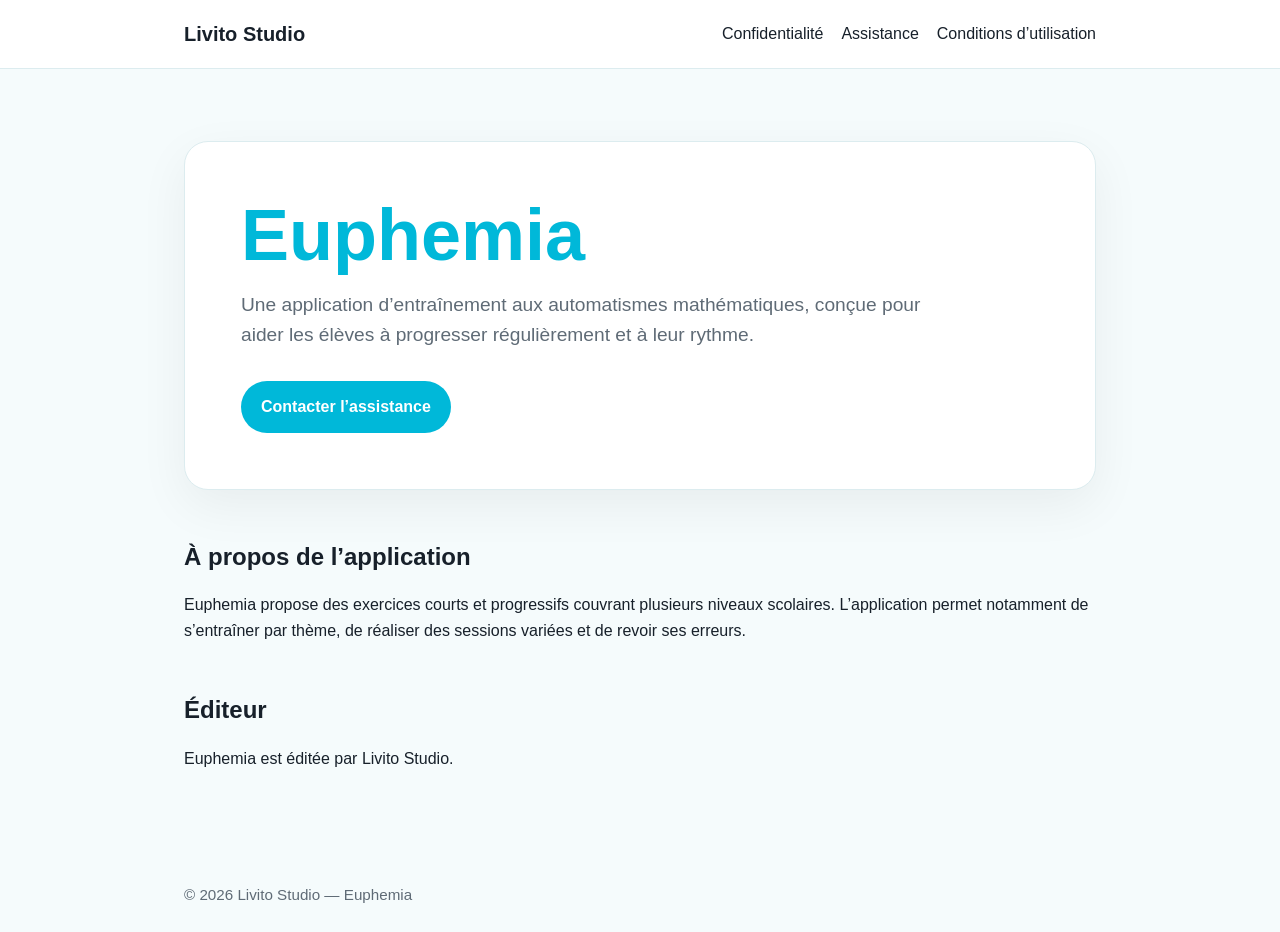
==== index.html @ 7979deeb "Create index.html Create Euphemia home page" ====
<!DOCTYPE html>
<html lang="fr">
<head>
  <meta charset="UTF-8">
  <meta name="viewport" content="width=device-width, initial-scale=1.0">
  <title>Euphemia — Livito Studio</title>
  <meta
    name="description"
    content="Euphemia est une application d’entraînement aux automatismes mathématiques."
  >

  <style>
    :root {
      --turquoise: #00B8D9;
      --text: #17202a;
      --muted: #5f6b76;
      --background: #f5fbfc;
      --card: #ffffff;
      --border: #dcecef;
    }

    * {
      box-sizing: border-box;
    }

    body {
      margin: 0;
      font-family: Arial, Helvetica, sans-serif;
      color: var(--text);
      background: var(--background);
      line-height: 1.6;
    }

    header {
      background: var(--card);
      border-bottom: 1px solid var(--border);
    }

    nav {
      max-width: 960px;
      margin: 0 auto;
      padding: 18px 24px;
      display: flex;
      align-items: center;
      justify-content: space-between;
      gap: 24px;
    }

    .brand {
      font-size: 1.25rem;
      font-weight: 700;
      color: var(--text);
      text-decoration: none;
    }

    .links {
      display: flex;
      flex-wrap: wrap;
      gap: 18px;
    }

    .links a {
      color: var(--text);
      text-decoration: none;
    }

    .links a:hover {
      color: var(--turquoise);
    }

    main {
      max-width: 960px;
      margin: 0 auto;
      padding: 72px 24px;
    }

    .hero {
      background: var(--card);
      border: 1px solid var(--border);
      border-radius: 24px;
      padding: 56px;
      box-shadow: 0 16px 50px rgba(0, 0, 0, 0.06);
    }

    h1 {
      margin: 0 0 16px;
      font-size: clamp(2.4rem, 7vw, 4.5rem);
      line-height: 1.05;
    }

    h1 span {
      color: var(--turquoise);
    }

    .subtitle {
      max-width: 700px;
      margin: 0;
      font-size: 1.2rem;
      color: var(--muted);
    }

    .button {
      display: inline-block;
      margin-top: 30px;
      padding: 13px 20px;
      border-radius: 999px;
      background: var(--turquoise);
      color: #ffffff;
      font-weight: 700;
      text-decoration: none;
    }

    section {
      margin-top: 48px;
    }

    h2 {
      margin-bottom: 12px;
    }

    footer {
      max-width: 960px;
      margin: 0 auto;
      padding: 24px;
      color: var(--muted);
      font-size: 0.95rem;
    }

    @media (max-width: 640px) {
      nav {
        align-items: flex-start;
        flex-direction: column;
      }

      .hero {
        padding: 34px 24px;
      }
    }
  </style>
</head>

<body>
  <header>
    <nav>
      <a class="brand" href="index.html">Livito Studio</a>

      <div class="links">
        <a href="privacy.html">Confidentialité</a>
        <a href="support.html">Assistance</a>
        <a href="terms.html">Conditions d’utilisation</a>
      </div>
    </nav>
  </header>

  <main>
    <div class="hero">
      <h1><span>Euphemia</span></h1>

      <p class="subtitle">
        Une application d’entraînement aux automatismes mathématiques,
        conçue pour aider les élèves à progresser régulièrement et à leur rythme.
      </p>

      <a class="button" href="support.html">Contacter l’assistance</a>
    </div>

    <section>
      <h2>À propos de l’application</h2>

      <p>
        Euphemia propose des exercices courts et progressifs couvrant plusieurs
        niveaux scolaires. L’application permet notamment de s’entraîner par thème,
        de réaliser des sessions variées et de revoir ses erreurs.
      </p>
    </section>

    <section>
      <h2>Éditeur</h2>

      <p>
        Euphemia est éditée par Livito Studio.
      </p>
    </section>
  </main>

  <footer>
    © 2026 Livito Studio — Euphemia
  </footer>
</body>
</html>
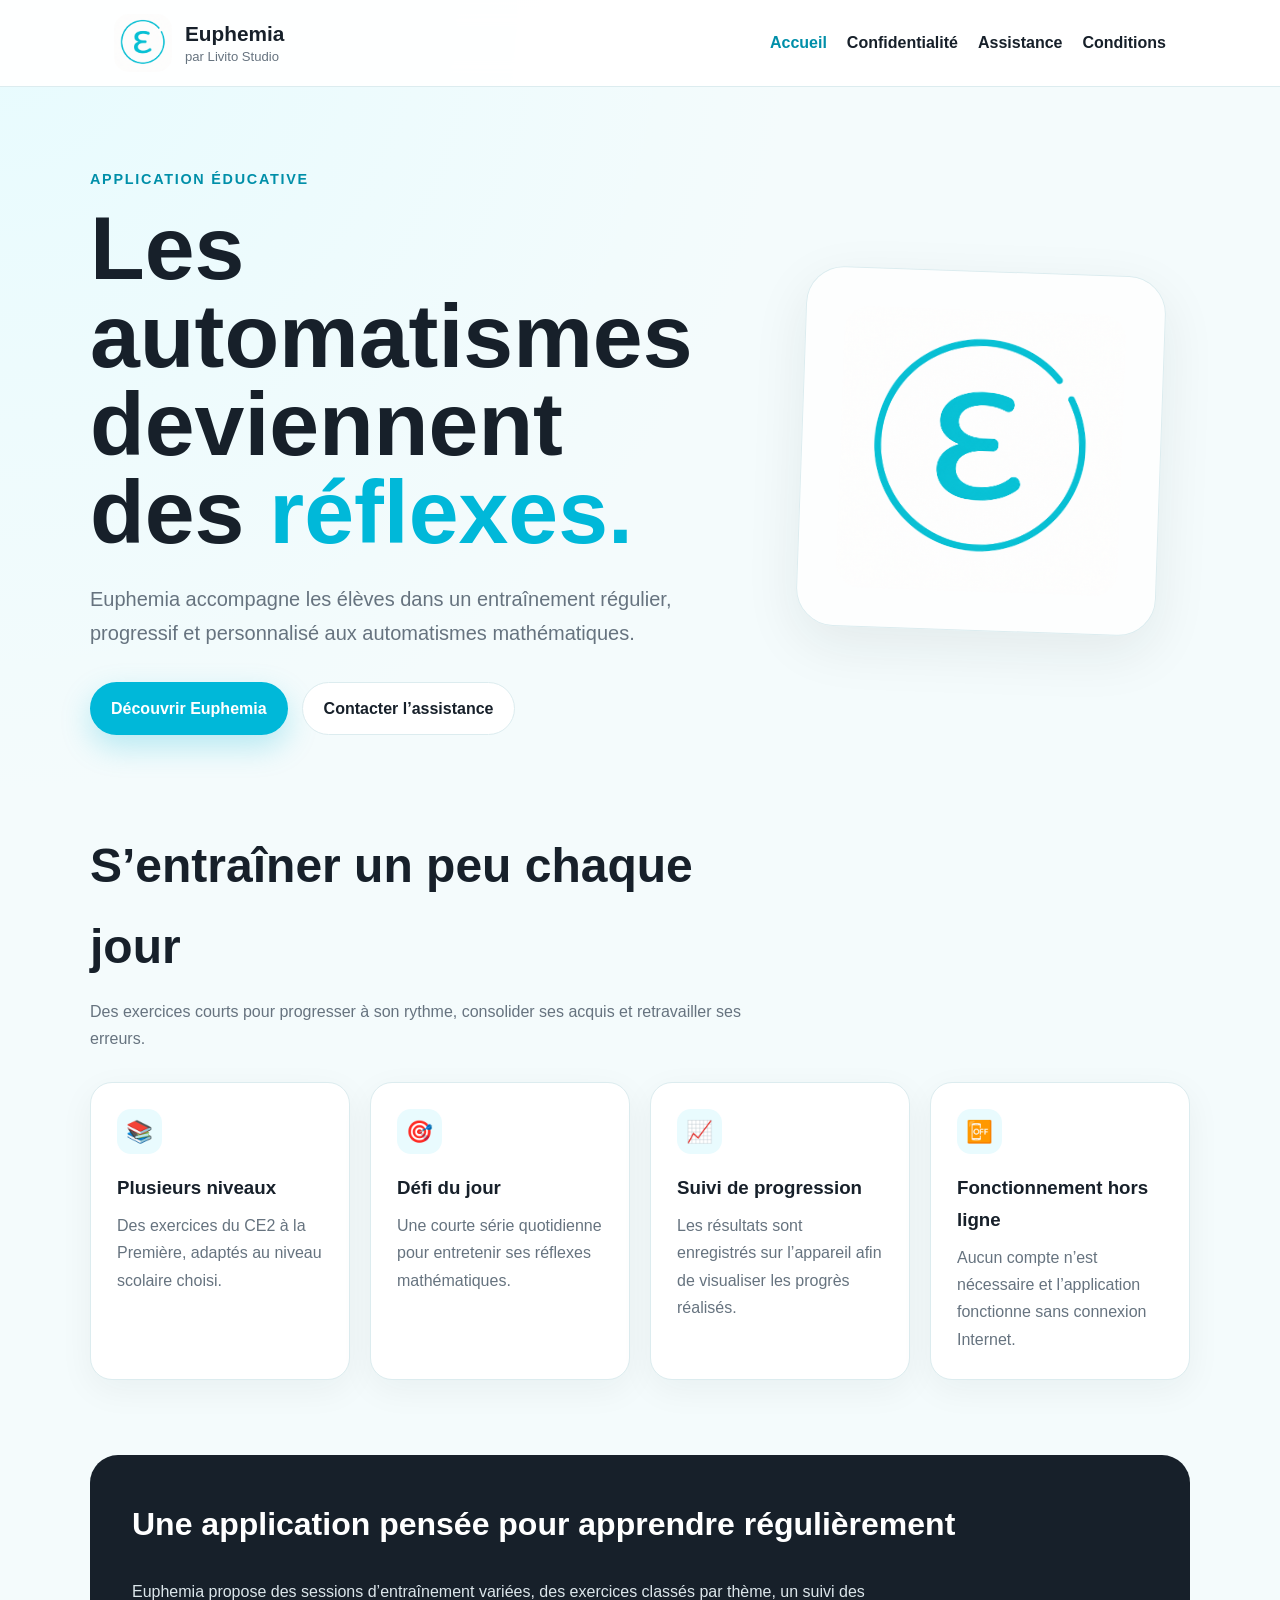
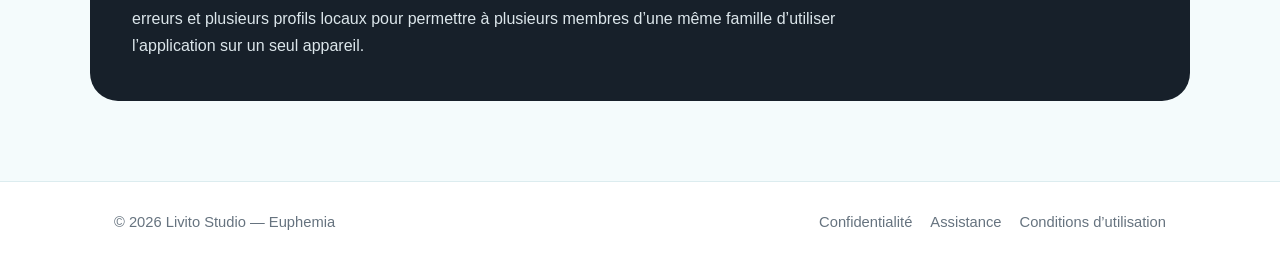
==== commit 03a3e63f: "Update index.html Redesign Euphemia home page" ====
--- a/index.html
+++ b/index.html
@@ -3,188 +3,195 @@
 <head>
   <meta charset="UTF-8">
   <meta name="viewport" content="width=device-width, initial-scale=1.0">
-  <title>Euphemia — Livito Studio</title>
+
+  <title>Euphemia — Automatismes mathématiques</title>
+
   <meta
     name="description"
-    content="Euphemia est une application d’entraînement aux automatismes mathématiques."
+    content="Euphemia est une application d’entraînement aux automatismes mathématiques, du CE2 à la Première."
   >
 
-  <style>
-    :root {
-      --turquoise: #00B8D9;
-      --text: #17202a;
-      --muted: #5f6b76;
-      --background: #f5fbfc;
-      --card: #ffffff;
-      --border: #dcecef;
-    }
-
-    * {
-      box-sizing: border-box;
-    }
-
-    body {
-      margin: 0;
-      font-family: Arial, Helvetica, sans-serif;
-      color: var(--text);
-      background: var(--background);
-      line-height: 1.6;
-    }
-
-    header {
-      background: var(--card);
-      border-bottom: 1px solid var(--border);
-    }
-
-    nav {
-      max-width: 960px;
-      margin: 0 auto;
-      padding: 18px 24px;
-      display: flex;
-      align-items: center;
-      justify-content: space-between;
-      gap: 24px;
-    }
-
-    .brand {
-      font-size: 1.25rem;
-      font-weight: 700;
-      color: var(--text);
-      text-decoration: none;
-    }
-
-    .links {
-      display: flex;
-      flex-wrap: wrap;
-      gap: 18px;
-    }
-
-    .links a {
-      color: var(--text);
-      text-decoration: none;
-    }
-
-    .links a:hover {
-      color: var(--turquoise);
-    }
-
-    main {
-      max-width: 960px;
-      margin: 0 auto;
-      padding: 72px 24px;
-    }
-
-    .hero {
-      background: var(--card);
-      border: 1px solid var(--border);
-      border-radius: 24px;
-      padding: 56px;
-      box-shadow: 0 16px 50px rgba(0, 0, 0, 0.06);
-    }
-
-    h1 {
-      margin: 0 0 16px;
-      font-size: clamp(2.4rem, 7vw, 4.5rem);
-      line-height: 1.05;
-    }
-
-    h1 span {
-      color: var(--turquoise);
-    }
-
-    .subtitle {
-      max-width: 700px;
-      margin: 0;
-      font-size: 1.2rem;
-      color: var(--muted);
-    }
-
-    .button {
-      display: inline-block;
-      margin-top: 30px;
-      padding: 13px 20px;
-      border-radius: 999px;
-      background: var(--turquoise);
-      color: #ffffff;
-      font-weight: 700;
-      text-decoration: none;
-    }
-
-    section {
-      margin-top: 48px;
-    }
-
-    h2 {
-      margin-bottom: 12px;
-    }
-
-    footer {
-      max-width: 960px;
-      margin: 0 auto;
-      padding: 24px;
-      color: var(--muted);
-      font-size: 0.95rem;
-    }
-
-    @media (max-width: 640px) {
-      nav {
-        align-items: flex-start;
-        flex-direction: column;
-      }
-
-      .hero {
-        padding: 34px 24px;
-      }
-    }
-  </style>
+  <link rel="stylesheet" href="styles.css">
+  <link rel="icon" type="image/png" href="logo_4.png">
 </head>
 
 <body>
-  <header>
-    <nav>
-      <a class="brand" href="index.html">Livito Studio</a>
 
-      <div class="links">
+  <header class="site-header">
+    <nav class="navbar">
+
+      <a class="brand" href="index.html">
+        <img
+          src="logo_4.png"
+          alt="Logo Euphemia"
+          class="brand-logo"
+        >
+
+        <span class="brand-text">
+          <strong>Euphemia</strong>
+          <span>par Livito Studio</span>
+        </span>
+      </a>
+
+      <div class="nav-links">
+        <a href="index.html" aria-current="page">Accueil</a>
+        <a href="privacy.html">Confidentialité</a>
+        <a href="support.html">Assistance</a>
+        <a href="terms.html">Conditions</a>
+      </div>
+
+    </nav>
+  </header>
+
+  <main>
+
+    <section class="hero">
+      <div class="container hero-grid">
+
+        <div>
+          <p class="eyebrow">
+            Application éducative
+          </p>
+
+          <h1>
+            Les automatismes deviennent des
+            <span>réflexes.</span>
+          </h1>
+
+          <p class="hero-subtitle">
+            Euphemia accompagne les élèves dans un entraînement régulier,
+            progressif et personnalisé aux automatismes mathématiques.
+          </p>
+
+          <div class="hero-actions">
+
+            <a class="button button-primary" href="#fonctionnalites">
+              Découvrir Euphemia
+            </a>
+
+            <a class="button button-secondary" href="support.html">
+              Contacter l’assistance
+            </a>
+
+          </div>
+        </div>
+
+        <div class="hero-visual">
+          <div class="hero-logo-card">
+
+            <img
+              src="logo_4.png"
+              alt="Symbole epsilon d’Euphemia"
+            >
+
+          </div>
+        </div>
+
+      </div>
+    </section>
+
+    <section class="features" id="fonctionnalites">
+      <div class="container">
+
+        <div class="section-heading">
+          <h2>
+            S’entraîner un peu chaque jour
+          </h2>
+
+          <p>
+            Des exercices courts pour progresser à son rythme,
+            consolider ses acquis et retravailler ses erreurs.
+          </p>
+        </div>
+
+        <div class="feature-grid">
+
+          <article class="feature-card">
+            <div class="feature-icon" aria-hidden="true">📚</div>
+
+            <h3>Plusieurs niveaux</h3>
+
+            <p>
+              Des exercices du CE2 à la Première,
+              adaptés au niveau scolaire choisi.
+            </p>
+          </article>
+
+          <article class="feature-card">
+            <div class="feature-icon" aria-hidden="true">🎯</div>
+
+            <h3>Défi du jour</h3>
+
+            <p>
+              Une courte série quotidienne pour entretenir
+              ses réflexes mathématiques.
+            </p>
+          </article>
+
+          <article class="feature-card">
+            <div class="feature-icon" aria-hidden="true">📈</div>
+
+            <h3>Suivi de progression</h3>
+
+            <p>
+              Les résultats sont enregistrés sur l’appareil
+              afin de visualiser les progrès réalisés.
+            </p>
+          </article>
+
+          <article class="feature-card">
+            <div class="feature-icon" aria-hidden="true">📴</div>
+
+            <h3>Fonctionnement hors ligne</h3>
+
+            <p>
+              Aucun compte n’est nécessaire et l’application
+              fonctionne sans connexion Internet.
+            </p>
+          </article>
+
+        </div>
+
+      </div>
+    </section>
+
+    <section class="about-section">
+      <div class="container">
+
+        <div class="about-card">
+          <h2>
+            Une application pensée pour apprendre régulièrement
+          </h2>
+
+          <p>
+            Euphemia propose des sessions d’entraînement variées,
+            des exercices classés par thème, un suivi des erreurs
+            et plusieurs profils locaux pour permettre à plusieurs
+            membres d’une même famille d’utiliser l’application
+            sur un seul appareil.
+          </p>
+        </div>
+
+      </div>
+    </section>
+
+  </main>
+
+  <footer class="site-footer">
+    <div class="footer-inner">
+
+      <span>
+        © 2026 Livito Studio — Euphemia
+      </span>
+
+      <div class="footer-links">
         <a href="privacy.html">Confidentialité</a>
         <a href="support.html">Assistance</a>
         <a href="terms.html">Conditions d’utilisation</a>
       </div>
-    </nav>
-  </header>
 
-  <main>
-    <div class="hero">
-      <h1><span>Euphemia</span></h1>
+    </div>
+  </footer>
 
-      <p class="subtitle">
-        Une application d’entraînement aux automatismes mathématiques,
-        conçue pour aider les élèves à progresser régulièrement et à leur rythme.
-      </p>
-
-      <a class="button" href="support.html">Contacter l’assistance</a>
-    </div>
-
-    <section>
-      <h2>À propos de l’application</h2>
-
-      <p>
-        Euphemia propose des exercices courts et progressifs couvrant plusieurs
-        niveaux scolaires. L’application permet notamment de s’entraîner par thème,
-        de réaliser des sessions variées et de revoir ses erreurs.
-      </p>
-    </section>
-
-    <section>
-      <h2>Éditeur</h2>
-
-      <p>
-        Euphemia est éditée par Livito Studio.
-      </p>
-    </section>
-  </main>
-
-  <footer>
-    © 2026 Livito Studio — Euphemia
-  </footer>
 </body>
 </html>
--- a/styles.css
+++ b/styles.css
@@ -0,0 +1,448 @@
+:root {
+  --turquoise: #00b8d9;
+  --turquoise-dark: #008fa9;
+  --turquoise-light: #e9fbfe;
+  --text: #17202a;
+  --muted: #66737f;
+  --background: #f4fbfc;
+  --card: #ffffff;
+  --border: #dcecef;
+  --shadow: 0 18px 55px rgba(23, 32, 42, 0.08);
+}
+
+* {
+  box-sizing: border-box;
+}
+
+html {
+  scroll-behavior: smooth;
+}
+
+body {
+  margin: 0;
+  font-family: Arial, Helvetica, sans-serif;
+  color: var(--text);
+  background:
+    radial-gradient(circle at top left, #e7fbfe 0, transparent 35%),
+    var(--background);
+  line-height: 1.7;
+}
+
+a {
+  color: var(--turquoise-dark);
+}
+
+img {
+  max-width: 100%;
+}
+
+/* En-tête */
+
+.site-header {
+  position: sticky;
+  top: 0;
+  z-index: 10;
+  background: rgba(255, 255, 255, 0.94);
+  border-bottom: 1px solid var(--border);
+  backdrop-filter: blur(12px);
+}
+
+.navbar {
+  max-width: 1100px;
+  margin: 0 auto;
+  padding: 14px 24px;
+  display: flex;
+  align-items: center;
+  justify-content: space-between;
+  gap: 30px;
+}
+
+.brand {
+  display: flex;
+  align-items: center;
+  gap: 13px;
+  color: var(--text);
+  text-decoration: none;
+}
+
+.brand-logo {
+  width: 58px;
+  height: 58px;
+  object-fit: contain;
+  border-radius: 15px;
+}
+
+.brand-text {
+  display: flex;
+  flex-direction: column;
+  line-height: 1.15;
+}
+
+.brand-text strong {
+  font-size: 1.3rem;
+}
+
+.brand-text span {
+  margin-top: 4px;
+  color: var(--muted);
+  font-size: 0.82rem;
+}
+
+.nav-links {
+  display: flex;
+  flex-wrap: wrap;
+  align-items: center;
+  justify-content: flex-end;
+  gap: 20px;
+}
+
+.nav-links a {
+  color: var(--text);
+  font-weight: 600;
+  text-decoration: none;
+}
+
+.nav-links a:hover,
+.nav-links a[aria-current="page"] {
+  color: var(--turquoise-dark);
+}
+
+/* Structure générale */
+
+.container {
+  width: min(1100px, calc(100% - 48px));
+  margin: 0 auto;
+}
+
+.page-main {
+  padding: 55px 0 75px;
+}
+
+.content-card {
+  max-width: 900px;
+  margin: 0 auto;
+  padding: 48px;
+  background: var(--card);
+  border: 1px solid var(--border);
+  border-radius: 28px;
+  box-shadow: var(--shadow);
+}
+
+.content-card h1 {
+  margin-top: 0;
+  font-size: clamp(2.2rem, 6vw, 3.6rem);
+  line-height: 1.12;
+}
+
+.content-card h2 {
+  margin-top: 42px;
+  color: var(--turquoise-dark);
+  font-size: 1.45rem;
+}
+
+.updated {
+  color: var(--muted);
+}
+
+.notice {
+  margin: 28px 0;
+  padding: 20px 22px;
+  background: var(--turquoise-light);
+  border-left: 5px solid var(--turquoise);
+  border-radius: 0 16px 16px 0;
+}
+
+/* Page d’accueil */
+
+.hero {
+  padding: 80px 0 55px;
+}
+
+.hero-grid {
+  display: grid;
+  grid-template-columns: 1.2fr 0.8fr;
+  align-items: center;
+  gap: 55px;
+}
+
+.eyebrow {
+  margin: 0 0 14px;
+  color: var(--turquoise-dark);
+  font-size: 0.9rem;
+  font-weight: 800;
+  letter-spacing: 0.12em;
+  text-transform: uppercase;
+}
+
+.hero h1 {
+  margin: 0;
+  max-width: 760px;
+  font-size: clamp(3rem, 8vw, 5.6rem);
+  line-height: 0.98;
+}
+
+.hero h1 span {
+  color: var(--turquoise);
+}
+
+.hero-subtitle {
+  max-width: 680px;
+  margin: 25px 0 0;
+  color: var(--muted);
+  font-size: 1.25rem;
+}
+
+.hero-actions {
+  display: flex;
+  flex-wrap: wrap;
+  gap: 14px;
+  margin-top: 32px;
+}
+
+.button {
+  display: inline-flex;
+  align-items: center;
+  justify-content: center;
+  min-height: 48px;
+  padding: 12px 21px;
+  border-radius: 999px;
+  font-weight: 800;
+  text-decoration: none;
+}
+
+.button-primary {
+  background: var(--turquoise);
+  color: #ffffff;
+  box-shadow: 0 12px 30px rgba(0, 184, 217, 0.25);
+}
+
+.button-primary:hover {
+  background: var(--turquoise-dark);
+}
+
+.button-secondary {
+  color: var(--text);
+  background: var(--card);
+  border: 1px solid var(--border);
+}
+
+.hero-visual {
+  display: flex;
+  justify-content: center;
+}
+
+.hero-logo-card {
+  width: min(360px, 100%);
+  padding: 38px;
+  background: rgba(255, 255, 255, 0.86);
+  border: 1px solid var(--border);
+  border-radius: 38px;
+  box-shadow: var(--shadow);
+  transform: rotate(2deg);
+}
+
+.hero-logo-card img {
+  display: block;
+  width: 100%;
+  border-radius: 25px;
+}
+
+.features {
+  padding: 35px 0 75px;
+}
+
+.section-heading {
+  max-width: 680px;
+  margin-bottom: 30px;
+}
+
+.section-heading h2 {
+  margin: 0 0 10px;
+  font-size: clamp(2rem, 5vw, 3rem);
+}
+
+.section-heading p {
+  margin: 0;
+  color: var(--muted);
+}
+
+.feature-grid {
+  display: grid;
+  grid-template-columns: repeat(4, 1fr);
+  gap: 20px;
+}
+
+.feature-card {
+  padding: 26px;
+  background: var(--card);
+  border: 1px solid var(--border);
+  border-radius: 22px;
+  box-shadow: 0 10px 35px rgba(23, 32, 42, 0.05);
+}
+
+.feature-icon {
+  display: flex;
+  width: 45px;
+  height: 45px;
+  align-items: center;
+  justify-content: center;
+  margin-bottom: 18px;
+  background: var(--turquoise-light);
+  border-radius: 14px;
+  font-size: 1.35rem;
+}
+
+.feature-card h3 {
+  margin: 0 0 8px;
+}
+
+.feature-card p {
+  margin: 0;
+  color: var(--muted);
+}
+
+.about-section {
+  padding: 0 0 80px;
+}
+
+.about-card {
+  padding: 42px;
+  background: var(--text);
+  color: #ffffff;
+  border-radius: 28px;
+}
+
+.about-card h2 {
+  margin-top: 0;
+  font-size: 2rem;
+}
+
+.about-card p {
+  max-width: 760px;
+  margin-bottom: 0;
+  color: #dce6eb;
+}
+
+/* Assistance */
+
+.support-button {
+  margin-top: 12px;
+}
+
+.faq-item {
+  padding: 22px 0;
+  border-bottom: 1px solid var(--border);
+}
+
+.faq-item:last-child {
+  border-bottom: 0;
+}
+
+.faq-item h3 {
+  margin: 0 0 7px;
+}
+
+.faq-item p {
+  margin: 0;
+  color: var(--muted);
+}
+
+/* Pied de page */
+
+.site-footer {
+  border-top: 1px solid var(--border);
+  background: #ffffff;
+}
+
+.footer-inner {
+  max-width: 1100px;
+  margin: 0 auto;
+  padding: 28px 24px;
+  display: flex;
+  justify-content: space-between;
+  gap: 25px;
+  color: var(--muted);
+  font-size: 0.92rem;
+}
+
+.footer-links {
+  display: flex;
+  flex-wrap: wrap;
+  gap: 18px;
+}
+
+.footer-links a {
+  color: var(--muted);
+  text-decoration: none;
+}
+
+.footer-links a:hover {
+  color: var(--turquoise-dark);
+}
+
+/* Téléphones et tablettes */
+
+@media (max-width: 850px) {
+  .navbar {
+    align-items: flex-start;
+    flex-direction: column;
+  }
+
+  .nav-links {
+    justify-content: flex-start;
+  }
+
+  .hero-grid {
+    grid-template-columns: 1fr;
+  }
+
+  .hero-visual {
+    order: -1;
+  }
+
+  .hero-logo-card {
+    width: 230px;
+    padding: 24px;
+  }
+
+  .feature-grid {
+    grid-template-columns: repeat(2, 1fr);
+  }
+}
+
+@media (max-width: 560px) {
+  .container {
+    width: min(100% - 30px, 1100px);
+  }
+
+  .navbar {
+    padding: 13px 15px;
+  }
+
+  .brand-logo {
+    width: 48px;
+    height: 48px;
+  }
+
+  .nav-links {
+    gap: 12px 16px;
+    font-size: 0.92rem;
+  }
+
+  .hero {
+    padding-top: 45px;
+  }
+
+  .feature-grid {
+    grid-template-columns: 1fr;
+  }
+
+  .content-card {
+    padding: 30px 22px;
+    border-radius: 22px;
+  }
+
+  .footer-inner {
+    flex-direction: column;
+  }
+}
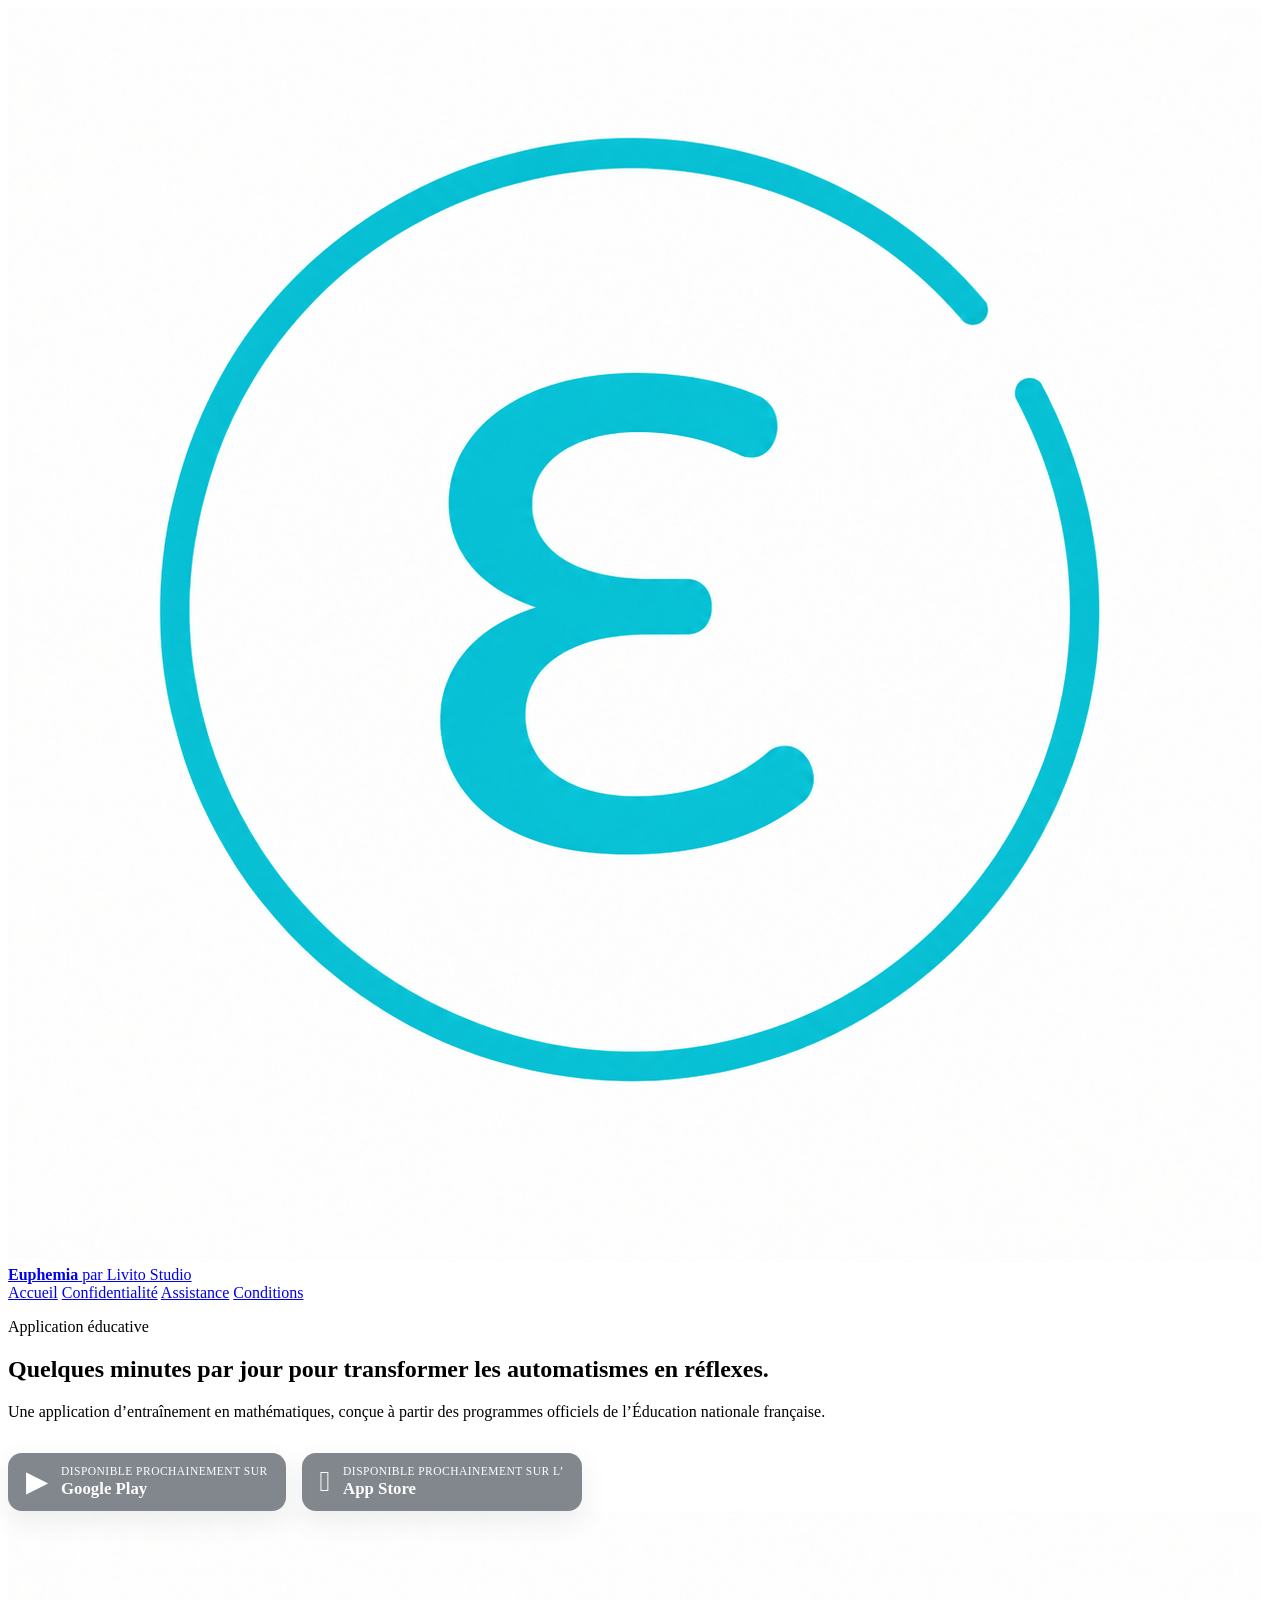
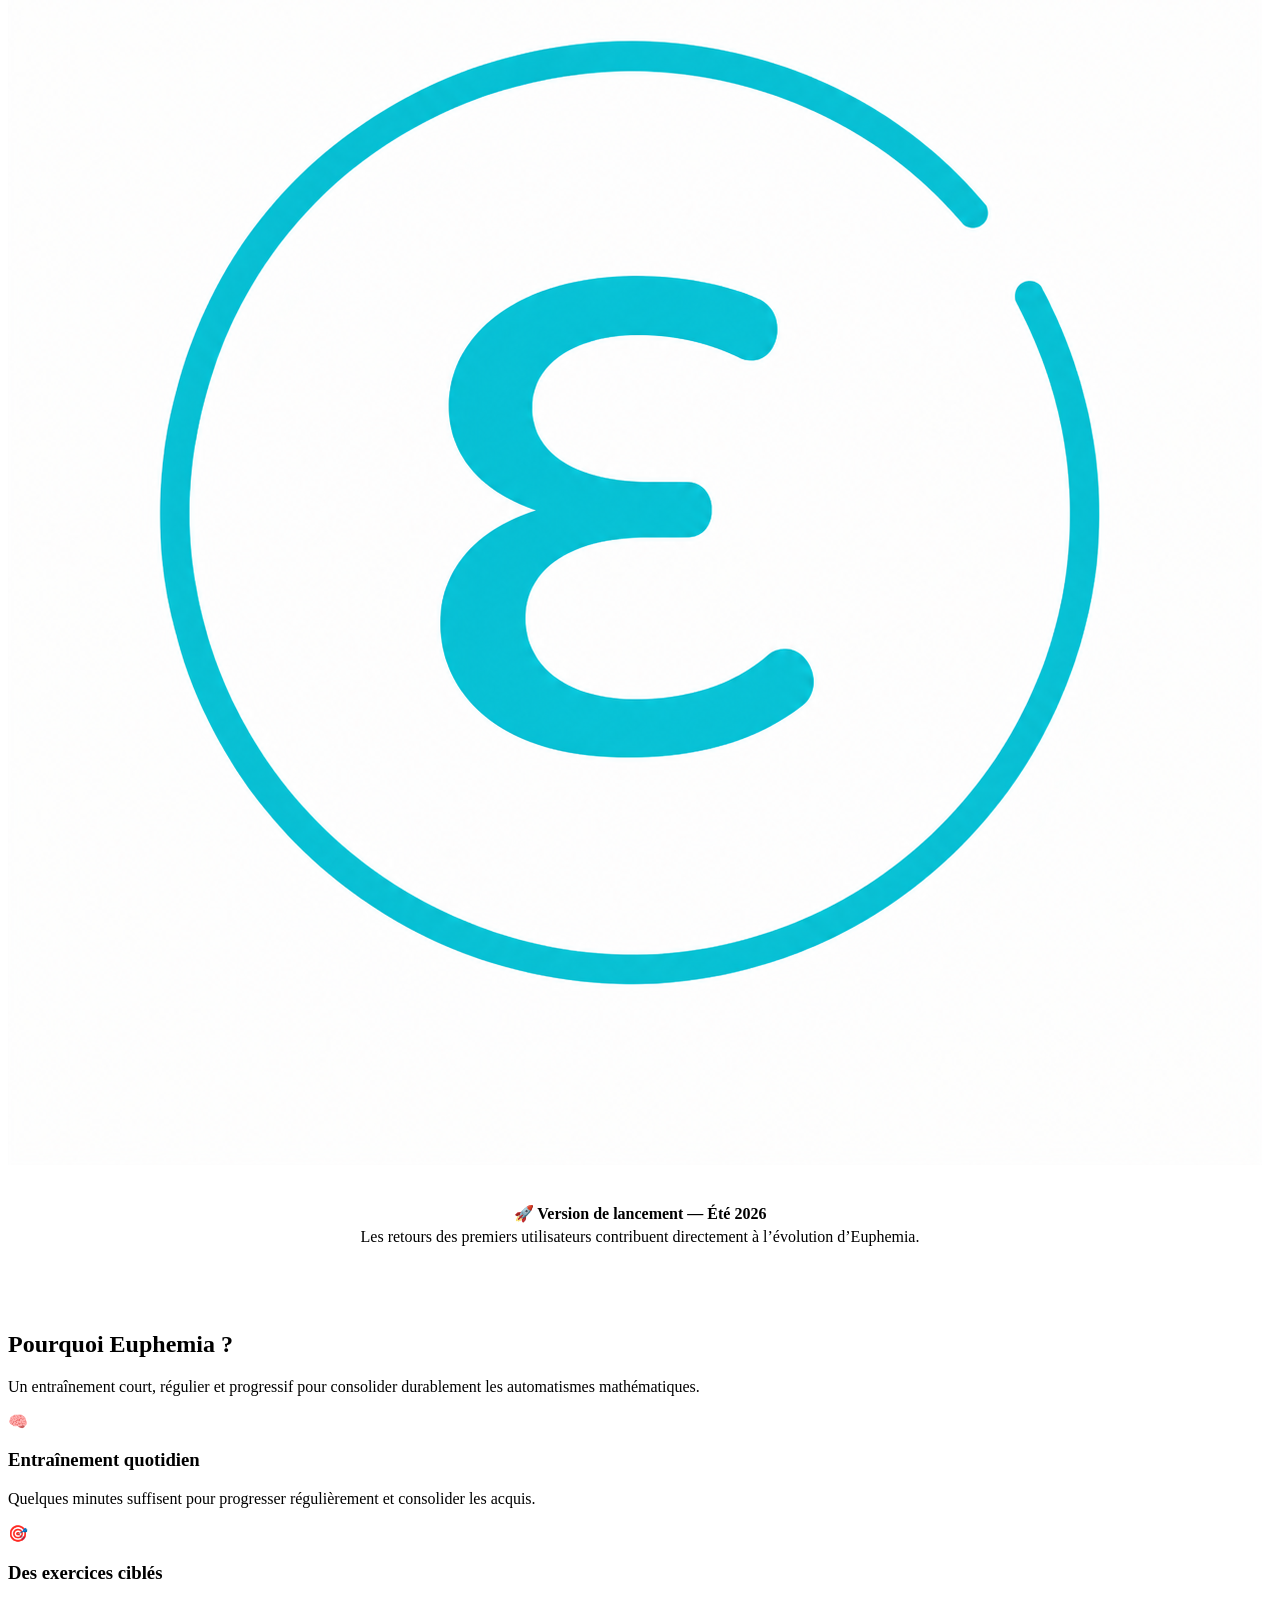
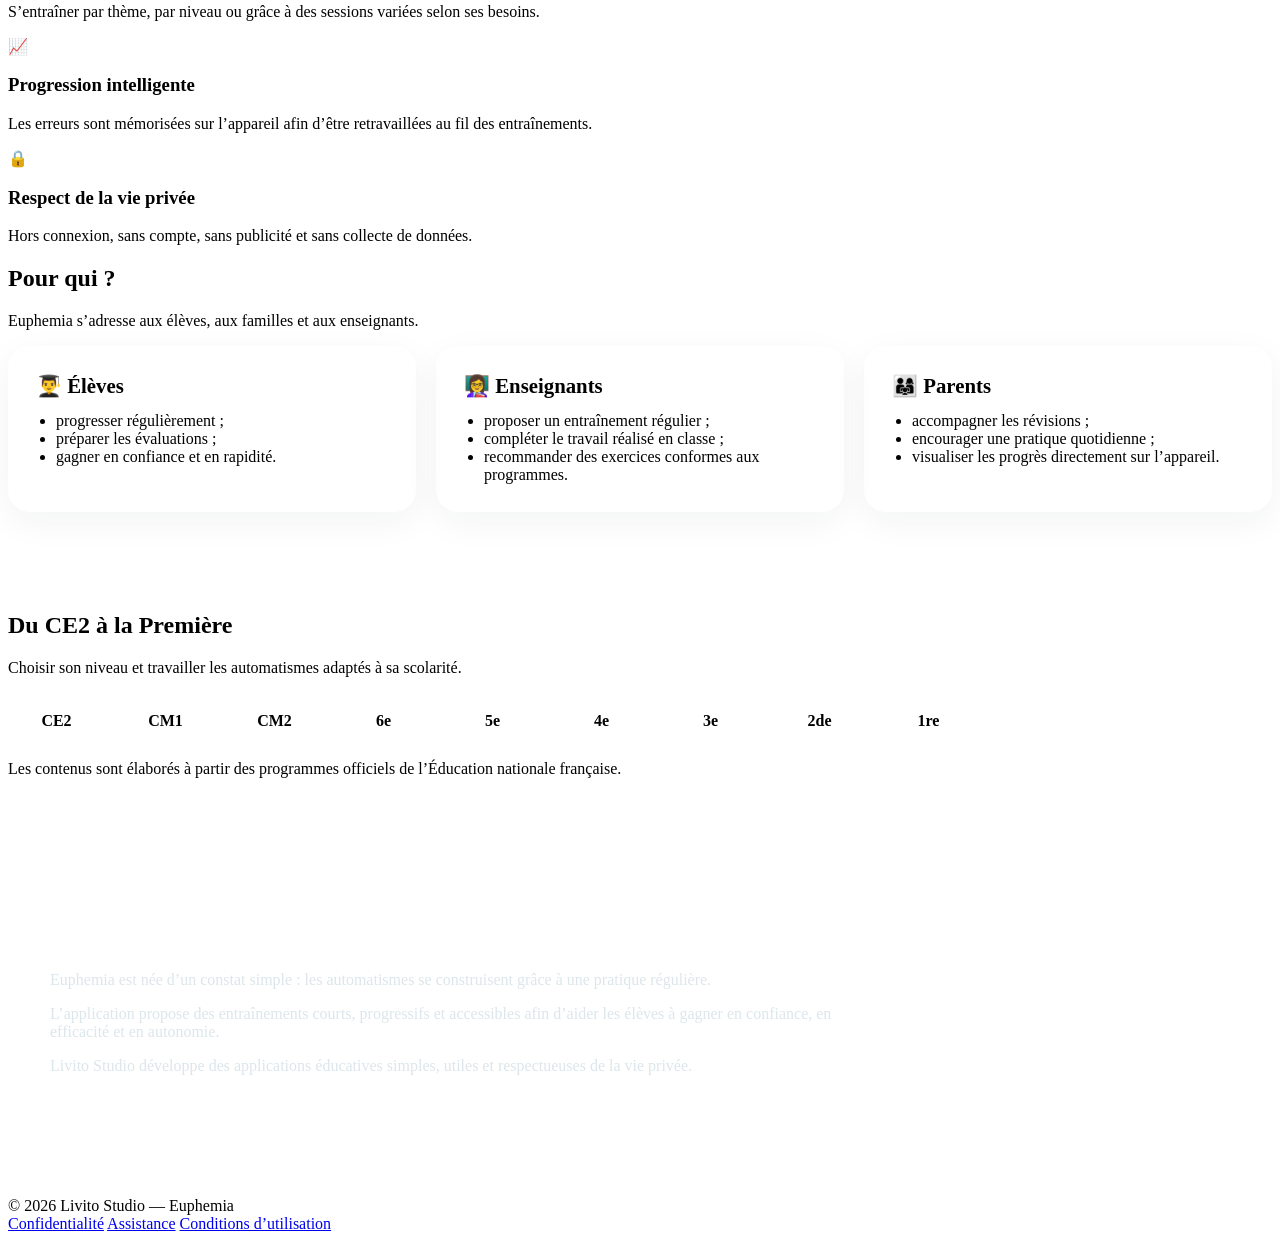
==== commit d96bd75f: "Update index.html Complete Euphemia launch homepage" ====
--- a/index.html
+++ b/index.html
@@ -8,7 +8,7 @@
 
   <meta
     name="description"
-    content="Euphemia est une application d’entraînement aux automatismes mathématiques, du CE2 à la Première."
+    content="Euphemia est une application d’entraînement aux automatismes mathématiques, conçue à partir des programmes officiels de l’Éducation nationale française."
   >
 
   <link rel="stylesheet" href="styles.css">
@@ -54,24 +54,41 @@
           </p>
 
           <h1>
-            Les automatismes deviennent des
-            <span>réflexes.</span>
+            Quelques minutes par jour pour transformer
+            les automatismes en <span>réflexes.</span>
           </h1>
 
           <p class="hero-subtitle">
-            Euphemia accompagne les élèves dans un entraînement régulier,
-            progressif et personnalisé aux automatismes mathématiques.
-          </p>
-
-          <div class="hero-actions">
-
-            <a class="button button-primary" href="#fonctionnalites">
-              Découvrir Euphemia
-            </a>
-
-            <a class="button button-secondary" href="support.html">
-              Contacter l’assistance
-            </a>
+            Une application d’entraînement en mathématiques,
+            conçue à partir des programmes officiels
+            de l’Éducation nationale française.
+          </p>
+
+          <div class="store-buttons">
+
+            <div
+              class="store-button store-button-soon"
+              aria-label="Google Play, disponible prochainement"
+            >
+              <span class="store-icon" aria-hidden="true">▶</span>
+
+              <span class="store-text">
+                <small>Disponible prochainement sur</small>
+                <strong>Google Play</strong>
+              </span>
+            </div>
+
+            <div
+              class="store-button store-button-soon"
+              aria-label="App Store, disponible prochainement"
+            >
+              <span class="store-icon" aria-hidden="true"></span>
+
+              <span class="store-text">
+                <small>Disponible prochainement sur l’</small>
+                <strong>App Store</strong>
+              </span>
+            </div>
 
           </div>
         </div>
@@ -90,63 +107,76 @@
       </div>
     </section>
 
+    <section class="launch-banner">
+      <div class="container">
+
+        <div class="launch-banner-inner">
+          <strong>🚀 Version de lancement — Été 2026</strong>
+
+          <p>
+            Les retours des premiers utilisateurs contribuent directement
+            à l’évolution d’Euphemia.
+          </p>
+        </div>
+
+      </div>
+    </section>
+
     <section class="features" id="fonctionnalites">
       <div class="container">
 
         <div class="section-heading">
-          <h2>
-            S’entraîner un peu chaque jour
-          </h2>
-
-          <p>
-            Des exercices courts pour progresser à son rythme,
-            consolider ses acquis et retravailler ses erreurs.
+          <h2>Pourquoi Euphemia ?</h2>
+
+          <p>
+            Un entraînement court, régulier et progressif pour consolider
+            durablement les automatismes mathématiques.
           </p>
         </div>
 
         <div class="feature-grid">
 
           <article class="feature-card">
-            <div class="feature-icon" aria-hidden="true">📚</div>
-
-            <h3>Plusieurs niveaux</h3>
+            <div class="feature-icon" aria-hidden="true">🧠</div>
+
+            <h3>Entraînement quotidien</h3>
 
             <p>
-              Des exercices du CE2 à la Première,
-              adaptés au niveau scolaire choisi.
+              Quelques minutes suffisent pour progresser régulièrement
+              et consolider les acquis.
             </p>
           </article>
 
           <article class="feature-card">
             <div class="feature-icon" aria-hidden="true">🎯</div>
 
-            <h3>Défi du jour</h3>
+            <h3>Des exercices ciblés</h3>
 
             <p>
-              Une courte série quotidienne pour entretenir
-              ses réflexes mathématiques.
+              S’entraîner par thème, par niveau ou grâce à des sessions
+              variées selon ses besoins.
             </p>
           </article>
 
           <article class="feature-card">
             <div class="feature-icon" aria-hidden="true">📈</div>
 
-            <h3>Suivi de progression</h3>
+            <h3>Progression intelligente</h3>
 
             <p>
-              Les résultats sont enregistrés sur l’appareil
-              afin de visualiser les progrès réalisés.
+              Les erreurs sont mémorisées sur l’appareil afin d’être
+              retravaillées au fil des entraînements.
             </p>
           </article>
 
           <article class="feature-card">
-            <div class="feature-icon" aria-hidden="true">📴</div>
-
-            <h3>Fonctionnement hors ligne</h3>
+            <div class="feature-icon" aria-hidden="true">🔒</div>
+
+            <h3>Respect de la vie privée</h3>
 
             <p>
-              Aucun compte n’est nécessaire et l’application
-              fonctionne sans connexion Internet.
+              Hors connexion, sans compte, sans publicité
+              et sans collecte de données.
             </p>
           </article>
 
@@ -155,20 +185,107 @@
       </div>
     </section>
 
-    <section class="about-section">
-      <div class="container">
-
-        <div class="about-card">
-          <h2>
-            Une application pensée pour apprendre régulièrement
-          </h2>
-
-          <p>
-            Euphemia propose des sessions d’entraînement variées,
-            des exercices classés par thème, un suivi des erreurs
-            et plusieurs profils locaux pour permettre à plusieurs
-            membres d’une même famille d’utiliser l’application
-            sur un seul appareil.
+    <section class="audience-section">
+      <div class="container">
+
+        <div class="section-heading">
+          <h2>Pour qui ?</h2>
+
+          <p>
+            Euphemia s’adresse aux élèves, aux familles
+            et aux enseignants.
+          </p>
+        </div>
+
+        <div class="audience-grid">
+
+          <article class="audience-card">
+            <h3>👨‍🎓 Élèves</h3>
+
+            <ul>
+              <li>progresser régulièrement ;</li>
+              <li>préparer les évaluations ;</li>
+              <li>gagner en confiance et en rapidité.</li>
+            </ul>
+          </article>
+
+          <article class="audience-card">
+            <h3>👩‍🏫 Enseignants</h3>
+
+            <ul>
+              <li>proposer un entraînement régulier ;</li>
+              <li>compléter le travail réalisé en classe ;</li>
+              <li>recommander des exercices conformes aux programmes.</li>
+            </ul>
+          </article>
+
+          <article class="audience-card">
+            <h3>👨‍👩‍👧 Parents</h3>
+
+            <ul>
+              <li>accompagner les révisions ;</li>
+              <li>encourager une pratique quotidienne ;</li>
+              <li>visualiser les progrès directement sur l’appareil.</li>
+            </ul>
+          </article>
+
+        </div>
+
+      </div>
+    </section>
+
+    <section class="levels-section">
+      <div class="container">
+
+        <div class="section-heading">
+          <h2>Du CE2 à la Première</h2>
+
+          <p>
+            Choisir son niveau et travailler les automatismes adaptés
+            à sa scolarité.
+          </p>
+        </div>
+
+        <div class="level-badges" aria-label="Niveaux scolaires disponibles">
+          <span class="level-badge">CE2</span>
+          <span class="level-badge">CM1</span>
+          <span class="level-badge">CM2</span>
+          <span class="level-badge">6e</span>
+          <span class="level-badge">5e</span>
+          <span class="level-badge">4e</span>
+          <span class="level-badge">3e</span>
+          <span class="level-badge">2de</span>
+          <span class="level-badge">1re</span>
+        </div>
+
+        <p class="official-programs">
+          Les contenus sont élaborés à partir des programmes officiels
+          de l’Éducation nationale française.
+        </p>
+
+      </div>
+    </section>
+
+    <section class="studio-section">
+      <div class="container">
+
+        <div class="studio-card">
+          <h2>Développée par une professeure de mathématiques</h2>
+
+          <p>
+            Euphemia est née d’un constat simple : les automatismes
+            se construisent grâce à une pratique régulière.
+          </p>
+
+          <p>
+            L’application propose des entraînements courts, progressifs
+            et accessibles afin d’aider les élèves à gagner en confiance,
+            en efficacité et en autonomie.
+          </p>
+
+          <p>
+            Livito Studio développe des applications éducatives simples,
+            utiles et respectueuses de la vie privée.
           </p>
         </div>
 
--- a/styles.css
+++ b/styles.css
@@ -1,448 +1,183 @@
-:root {
-  --turquoise: #00b8d9;
-  --turquoise-dark: #008fa9;
-  --turquoise-light: #e9fbfe;
-  --text: #17202a;
-  --muted: #66737f;
-  --background: #f4fbfc;
-  --card: #ffffff;
-  --border: #dcecef;
-  --shadow: 0 18px 55px rgba(23, 32, 42, 0.08);
+/* Boutons des boutiques */
+
+.store-buttons {
+  display: flex;
+  flex-wrap: wrap;
+  gap: 16px;
+  margin-top: 32px;
 }
 
-* {
-  box-sizing: border-box;
+.store-button {
+  min-width: 210px;
+  padding: 12px 18px;
+  display: flex;
+  align-items: center;
+  gap: 13px;
+  color: #ffffff;
+  background: #27313a;
+  border-radius: 14px;
+  text-decoration: none;
+  box-shadow: 0 10px 25px rgba(23, 32, 42, 0.12);
 }
 
-html {
-  scroll-behavior: smooth;
+.store-button-soon {
+  opacity: 0.58;
+  cursor: default;
+  pointer-events: none;
 }
 
-body {
-  margin: 0;
-  font-family: Arial, Helvetica, sans-serif;
-  color: var(--text);
-  background:
-    radial-gradient(circle at top left, #e7fbfe 0, transparent 35%),
-    var(--background);
-  line-height: 1.7;
+.store-icon {
+  font-size: 1.8rem;
+  line-height: 1;
 }
 
-a {
+.store-text {
+  display: flex;
+  flex-direction: column;
+  line-height: 1.2;
+}
+
+.store-text small {
+  font-size: 0.72rem;
+  text-transform: uppercase;
+  letter-spacing: 0.04em;
+}
+
+.store-text strong {
+  font-size: 1.05rem;
+}
+
+/* Bandeau de lancement */
+
+.launch-banner {
+  margin: 15px 0 65px;
+}
+
+.launch-banner-inner {
+  padding: 20px 25px;
+  text-align: center;
+  background: var(--turquoise-light);
+  border: 1px solid var(--border);
+  border-radius: 18px;
+}
+
+.launch-banner-inner strong {
   color: var(--turquoise-dark);
 }
 
-img {
-  max-width: 100%;
+.launch-banner-inner p {
+  margin: 5px 0 0;
+  color: var(--muted);
 }
 
-/* En-tête */
+/* Publics */
 
-.site-header {
-  position: sticky;
-  top: 0;
-  z-index: 10;
-  background: rgba(255, 255, 255, 0.94);
-  border-bottom: 1px solid var(--border);
-  backdrop-filter: blur(12px);
+.audience-section {
+  padding: 0 0 80px;
 }
 
-.navbar {
-  max-width: 1100px;
-  margin: 0 auto;
-  padding: 14px 24px;
-  display: flex;
-  align-items: center;
-  justify-content: space-between;
-  gap: 30px;
-}
-
-.brand {
-  display: flex;
-  align-items: center;
-  gap: 13px;
-  color: var(--text);
-  text-decoration: none;
-}
-
-.brand-logo {
-  width: 58px;
-  height: 58px;
-  object-fit: contain;
-  border-radius: 15px;
-}
-
-.brand-text {
-  display: flex;
-  flex-direction: column;
-  line-height: 1.15;
-}
-
-.brand-text strong {
-  font-size: 1.3rem;
-}
-
-.brand-text span {
-  margin-top: 4px;
-  color: var(--muted);
-  font-size: 0.82rem;
-}
-
-.nav-links {
-  display: flex;
-  flex-wrap: wrap;
-  align-items: center;
-  justify-content: flex-end;
+.audience-grid {
+  display: grid;
+  grid-template-columns: repeat(3, 1fr);
   gap: 20px;
 }
 
-.nav-links a {
-  color: var(--text);
-  font-weight: 600;
-  text-decoration: none;
-}
-
-.nav-links a:hover,
-.nav-links a[aria-current="page"] {
-  color: var(--turquoise-dark);
-}
-
-/* Structure générale */
-
-.container {
-  width: min(1100px, calc(100% - 48px));
-  margin: 0 auto;
-}
-
-.page-main {
-  padding: 55px 0 75px;
-}
-
-.content-card {
-  max-width: 900px;
-  margin: 0 auto;
-  padding: 48px;
-  background: var(--card);
-  border: 1px solid var(--border);
-  border-radius: 28px;
-  box-shadow: var(--shadow);
-}
-
-.content-card h1 {
-  margin-top: 0;
-  font-size: clamp(2.2rem, 6vw, 3.6rem);
-  line-height: 1.12;
-}
-
-.content-card h2 {
-  margin-top: 42px;
-  color: var(--turquoise-dark);
-  font-size: 1.45rem;
-}
-
-.updated {
-  color: var(--muted);
-}
-
-.notice {
-  margin: 28px 0;
-  padding: 20px 22px;
-  background: var(--turquoise-light);
-  border-left: 5px solid var(--turquoise);
-  border-radius: 0 16px 16px 0;
-}
-
-/* Page d’accueil */
-
-.hero {
-  padding: 80px 0 55px;
-}
-
-.hero-grid {
-  display: grid;
-  grid-template-columns: 1.2fr 0.8fr;
-  align-items: center;
-  gap: 55px;
-}
-
-.eyebrow {
-  margin: 0 0 14px;
-  color: var(--turquoise-dark);
-  font-size: 0.9rem;
-  font-weight: 800;
-  letter-spacing: 0.12em;
-  text-transform: uppercase;
-}
-
-.hero h1 {
-  margin: 0;
-  max-width: 760px;
-  font-size: clamp(3rem, 8vw, 5.6rem);
-  line-height: 0.98;
-}
-
-.hero h1 span {
-  color: var(--turquoise);
-}
-
-.hero-subtitle {
-  max-width: 680px;
-  margin: 25px 0 0;
-  color: var(--muted);
-  font-size: 1.25rem;
-}
-
-.hero-actions {
-  display: flex;
-  flex-wrap: wrap;
-  gap: 14px;
-  margin-top: 32px;
-}
-
-.button {
-  display: inline-flex;
-  align-items: center;
-  justify-content: center;
-  min-height: 48px;
-  padding: 12px 21px;
-  border-radius: 999px;
-  font-weight: 800;
-  text-decoration: none;
-}
-
-.button-primary {
-  background: var(--turquoise);
-  color: #ffffff;
-  box-shadow: 0 12px 30px rgba(0, 184, 217, 0.25);
-}
-
-.button-primary:hover {
-  background: var(--turquoise-dark);
-}
-
-.button-secondary {
-  color: var(--text);
-  background: var(--card);
-  border: 1px solid var(--border);
-}
-
-.hero-visual {
-  display: flex;
-  justify-content: center;
-}
-
-.hero-logo-card {
-  width: min(360px, 100%);
-  padding: 38px;
-  background: rgba(255, 255, 255, 0.86);
-  border: 1px solid var(--border);
-  border-radius: 38px;
-  box-shadow: var(--shadow);
-  transform: rotate(2deg);
-}
-
-.hero-logo-card img {
-  display: block;
-  width: 100%;
-  border-radius: 25px;
-}
-
-.features {
-  padding: 35px 0 75px;
-}
-
-.section-heading {
-  max-width: 680px;
-  margin-bottom: 30px;
-}
-
-.section-heading h2 {
-  margin: 0 0 10px;
-  font-size: clamp(2rem, 5vw, 3rem);
-}
-
-.section-heading p {
-  margin: 0;
-  color: var(--muted);
-}
-
-.feature-grid {
-  display: grid;
-  grid-template-columns: repeat(4, 1fr);
-  gap: 20px;
-}
-
-.feature-card {
-  padding: 26px;
+.audience-card {
+  padding: 28px;
   background: var(--card);
   border: 1px solid var(--border);
   border-radius: 22px;
   box-shadow: 0 10px 35px rgba(23, 32, 42, 0.05);
 }
 
-.feature-icon {
-  display: flex;
-  width: 45px;
-  height: 45px;
-  align-items: center;
-  justify-content: center;
-  margin-bottom: 18px;
-  background: var(--turquoise-light);
-  border-radius: 14px;
-  font-size: 1.35rem;
+.audience-card h3 {
+  margin: 0 0 14px;
+  font-size: 1.3rem;
 }
 
-.feature-card h3 {
-  margin: 0 0 8px;
-}
-
-.feature-card p {
+.audience-card ul {
   margin: 0;
+  padding-left: 20px;
   color: var(--muted);
 }
 
-.about-section {
+/* Niveaux scolaires */
+
+.levels-section {
   padding: 0 0 80px;
 }
 
-.about-card {
+.level-badges {
+  display: flex;
+  flex-wrap: wrap;
+  gap: 12px;
+  margin: 25px 0 20px;
+}
+
+.level-badge {
+  min-width: 65px;
+  padding: 10px 16px;
+  text-align: center;
+  font-weight: 800;
+  background: var(--turquoise-light);
+  color: var(--turquoise-dark);
+  border: 1px solid var(--border);
+  border-radius: 999px;
+}
+
+.official-programs {
+  color: var(--muted);
+}
+
+/* Présentation de Livito Studio */
+
+.studio-section {
+  padding: 0 0 80px;
+}
+
+.studio-card {
   padding: 42px;
   background: var(--text);
   color: #ffffff;
   border-radius: 28px;
 }
 
-.about-card h2 {
-  margin-top: 0;
+.studio-card h2 {
+  margin: 0 0 18px;
   font-size: 2rem;
 }
 
-.about-card p {
-  max-width: 760px;
-  margin-bottom: 0;
+.studio-card p {
+  max-width: 800px;
   color: #dce6eb;
 }
 
-/* Assistance */
-
-.support-button {
-  margin-top: 12px;
+.studio-card p:last-child {
+  margin-bottom: 0;
 }
 
-.faq-item {
-  padding: 22px 0;
-  border-bottom: 1px solid var(--border);
-}
-
-.faq-item:last-child {
-  border-bottom: 0;
-}
-
-.faq-item h3 {
-  margin: 0 0 7px;
-}
-
-.faq-item p {
-  margin: 0;
-  color: var(--muted);
-}
-
-/* Pied de page */
-
-.site-footer {
-  border-top: 1px solid var(--border);
-  background: #ffffff;
-}
-
-.footer-inner {
-  max-width: 1100px;
-  margin: 0 auto;
-  padding: 28px 24px;
-  display: flex;
-  justify-content: space-between;
-  gap: 25px;
-  color: var(--muted);
-  font-size: 0.92rem;
-}
-
-.footer-links {
-  display: flex;
-  flex-wrap: wrap;
-  gap: 18px;
-}
-
-.footer-links a {
-  color: var(--muted);
-  text-decoration: none;
-}
-
-.footer-links a:hover {
-  color: var(--turquoise-dark);
-}
-
-/* Téléphones et tablettes */
+/* Adaptation mobile */
 
 @media (max-width: 850px) {
-  .navbar {
-    align-items: flex-start;
-    flex-direction: column;
-  }
-
-  .nav-links {
-    justify-content: flex-start;
-  }
-
-  .hero-grid {
+  .audience-grid {
     grid-template-columns: 1fr;
-  }
-
-  .hero-visual {
-    order: -1;
-  }
-
-  .hero-logo-card {
-    width: 230px;
-    padding: 24px;
-  }
-
-  .feature-grid {
-    grid-template-columns: repeat(2, 1fr);
   }
 }
 
 @media (max-width: 560px) {
-  .container {
-    width: min(100% - 30px, 1100px);
+  .store-buttons {
+    flex-direction: column;
   }
 
-  .navbar {
-    padding: 13px 15px;
+  .store-button {
+    width: 100%;
   }
 
-  .brand-logo {
-    width: 48px;
-    height: 48px;
+  .launch-banner {
+    margin-bottom: 50px;
   }
 
-  .nav-links {
-    gap: 12px 16px;
-    font-size: 0.92rem;
-  }
-
-  .hero {
-    padding-top: 45px;
-  }
-
-  .feature-grid {
-    grid-template-columns: 1fr;
-  }
-
-  .content-card {
-    padding: 30px 22px;
-    border-radius: 22px;
-  }
-
-  .footer-inner {
-    flex-direction: column;
+  .studio-card {
+    padding: 30px 24px;
   }
 }
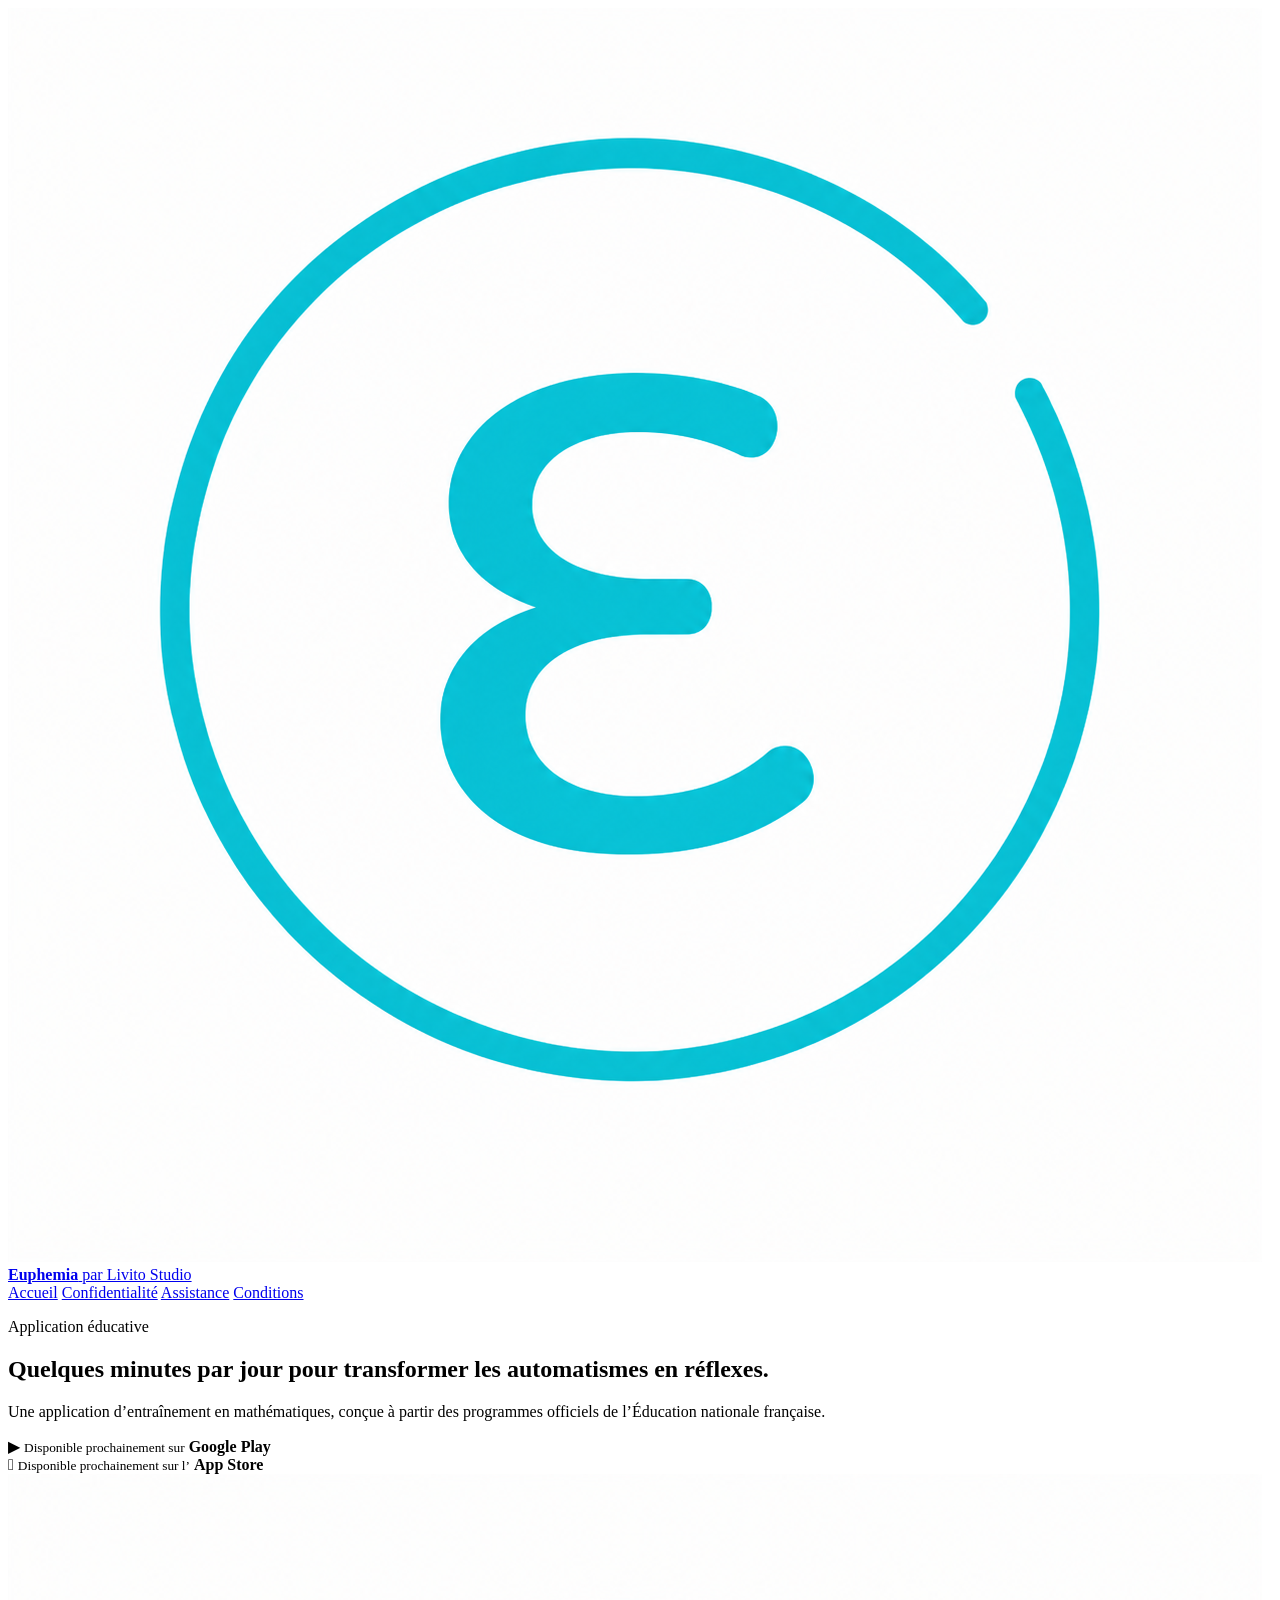
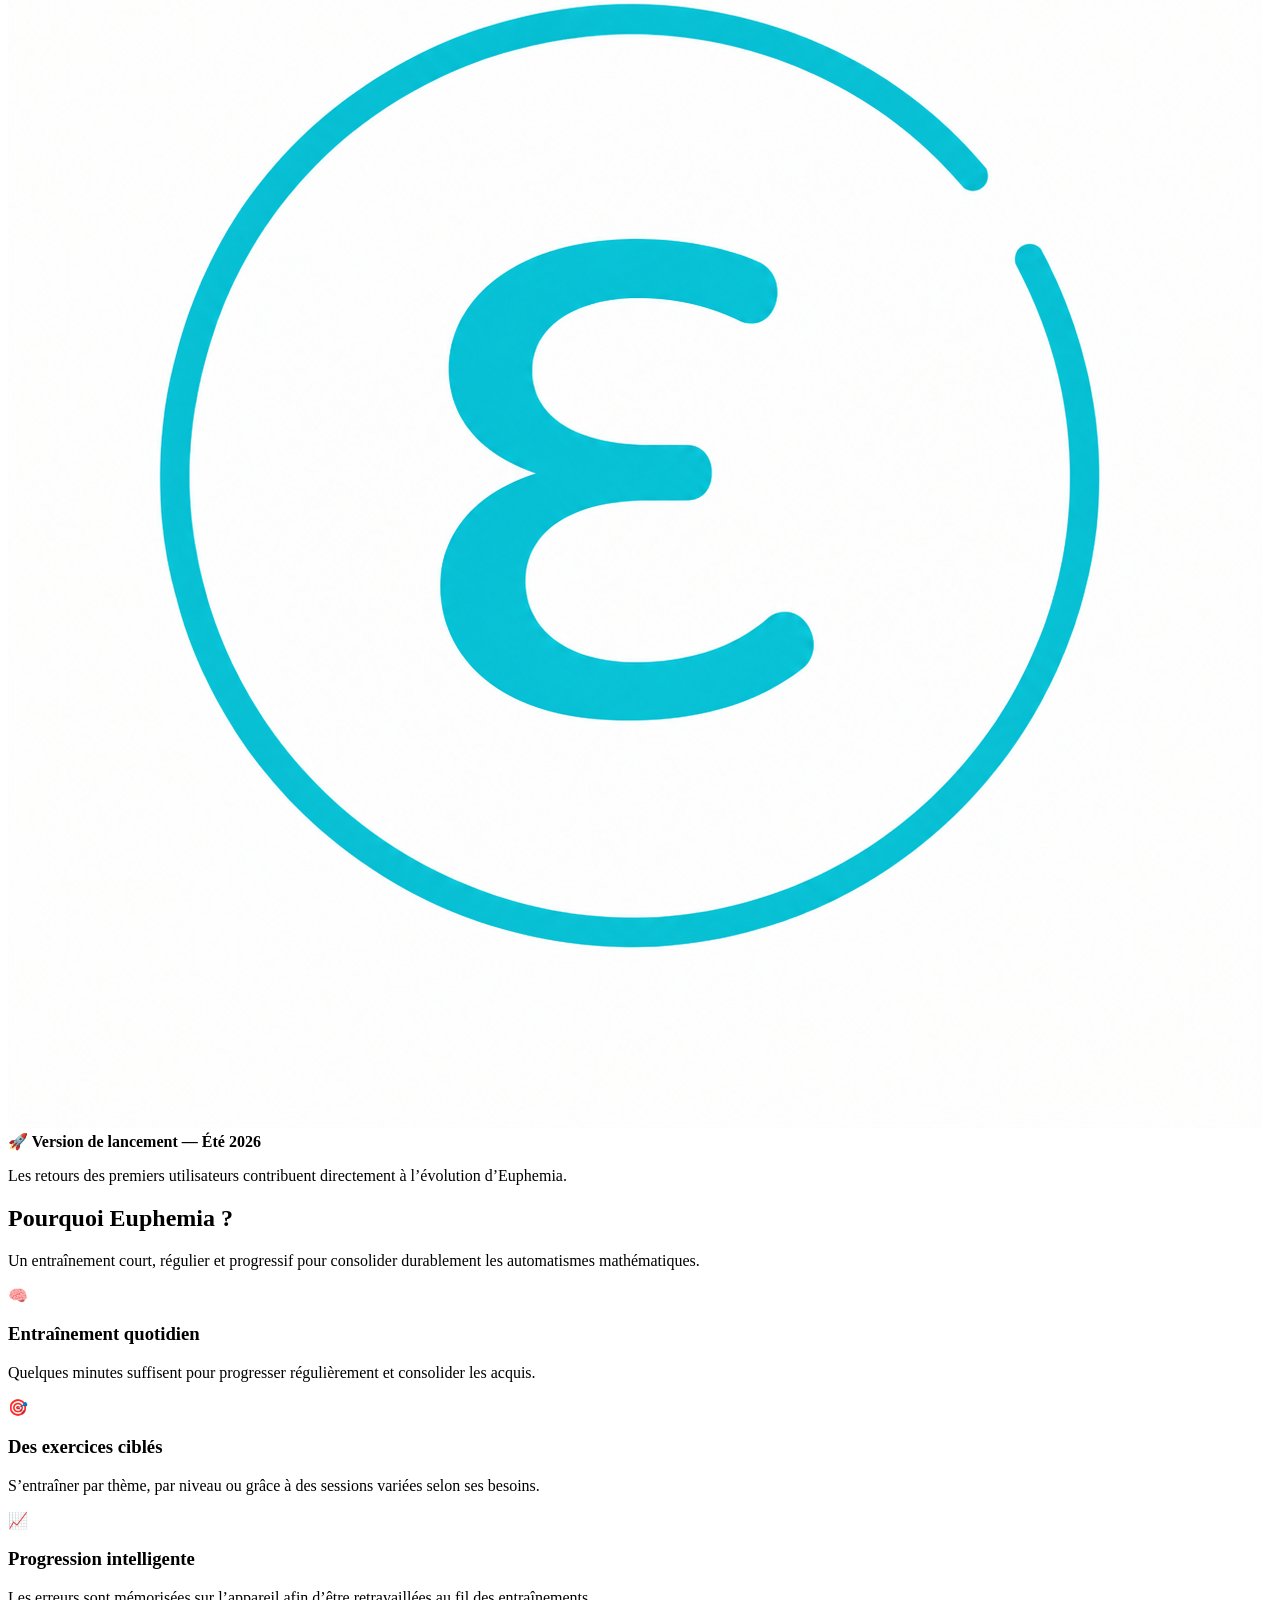
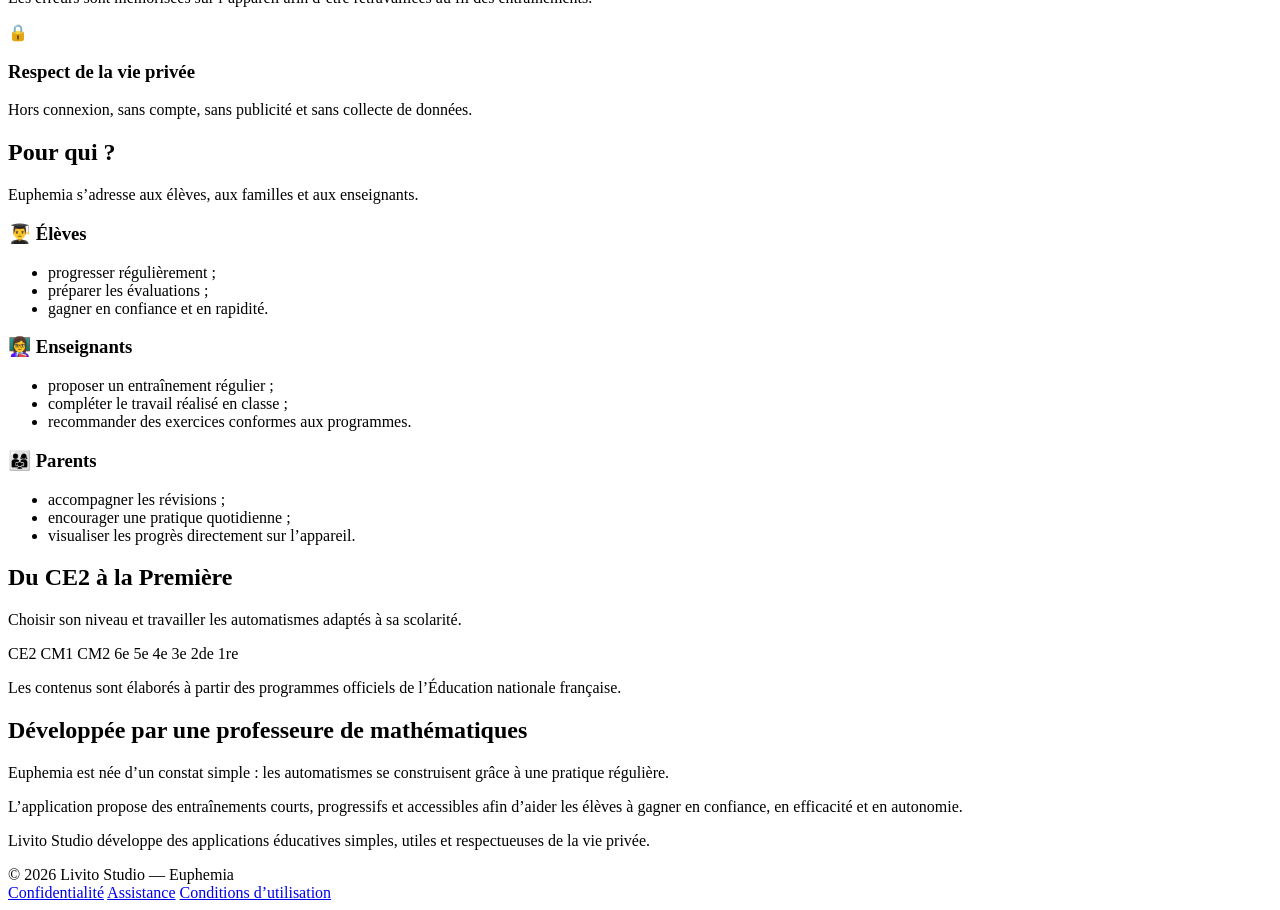
==== commit 0ab9f56b: "Update index.html" ====
--- a/index.html
+++ b/index.html
@@ -2,7 +2,11 @@
 <html lang="fr">
 <head>
   <meta charset="UTF-8">
-  <meta name="viewport" content="width=device-width, initial-scale=1.0">
+
+  <meta
+    name="viewport"
+    content="width=device-width, initial-scale=1.0"
+  >
 
   <title>Euphemia — Automatismes mathématiques</title>
 
@@ -11,8 +15,17 @@
     content="Euphemia est une application d’entraînement aux automatismes mathématiques, conçue à partir des programmes officiels de l’Éducation nationale française."
   >
 
-  <link rel="stylesheet" href="styles.css">
-  <link rel="icon" type="image/png" href="logo_4.png">
+  <link
+    rel="stylesheet"
+    type="text/css"
+    href="/euphemia-site/styles.css?v=7"
+  >
+
+  <link
+    rel="icon"
+    type="image/png"
+    href="/euphemia-site/logo_4.png"
+  >
 </head>
 
 <body>
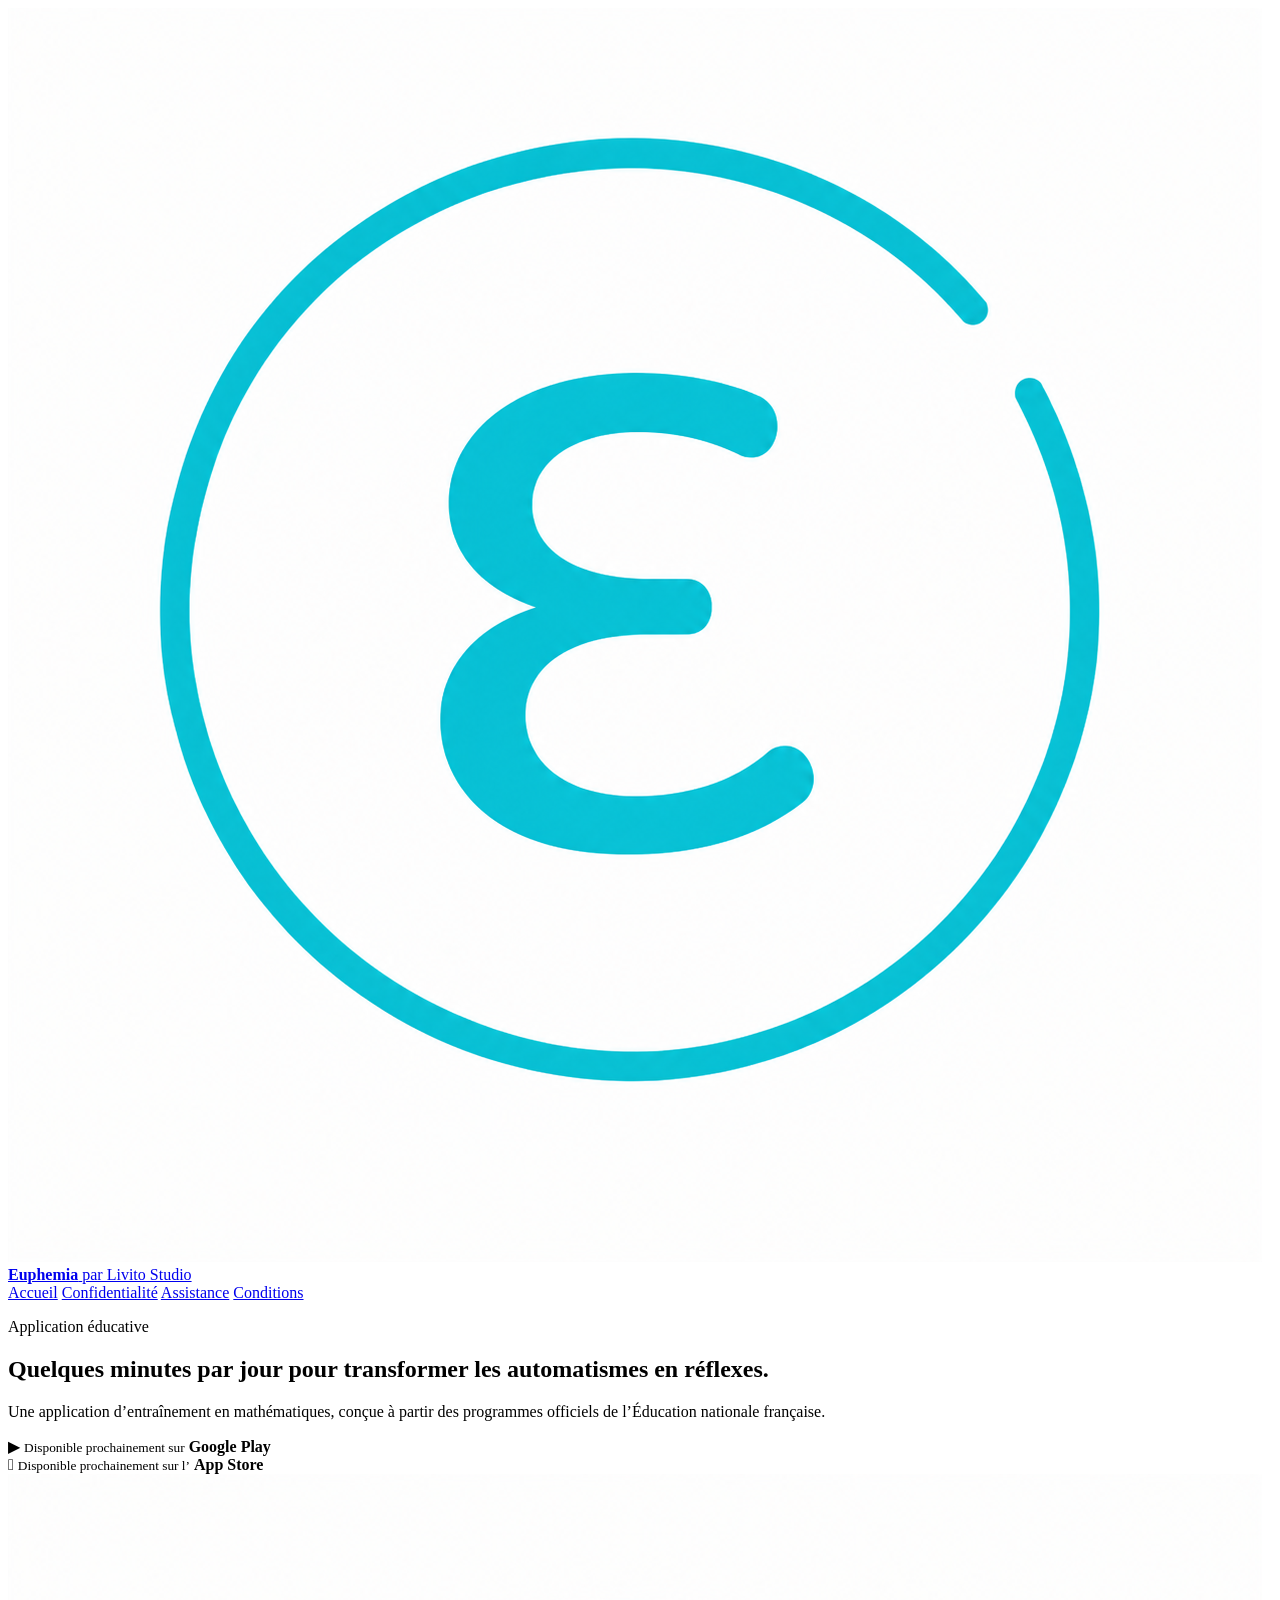
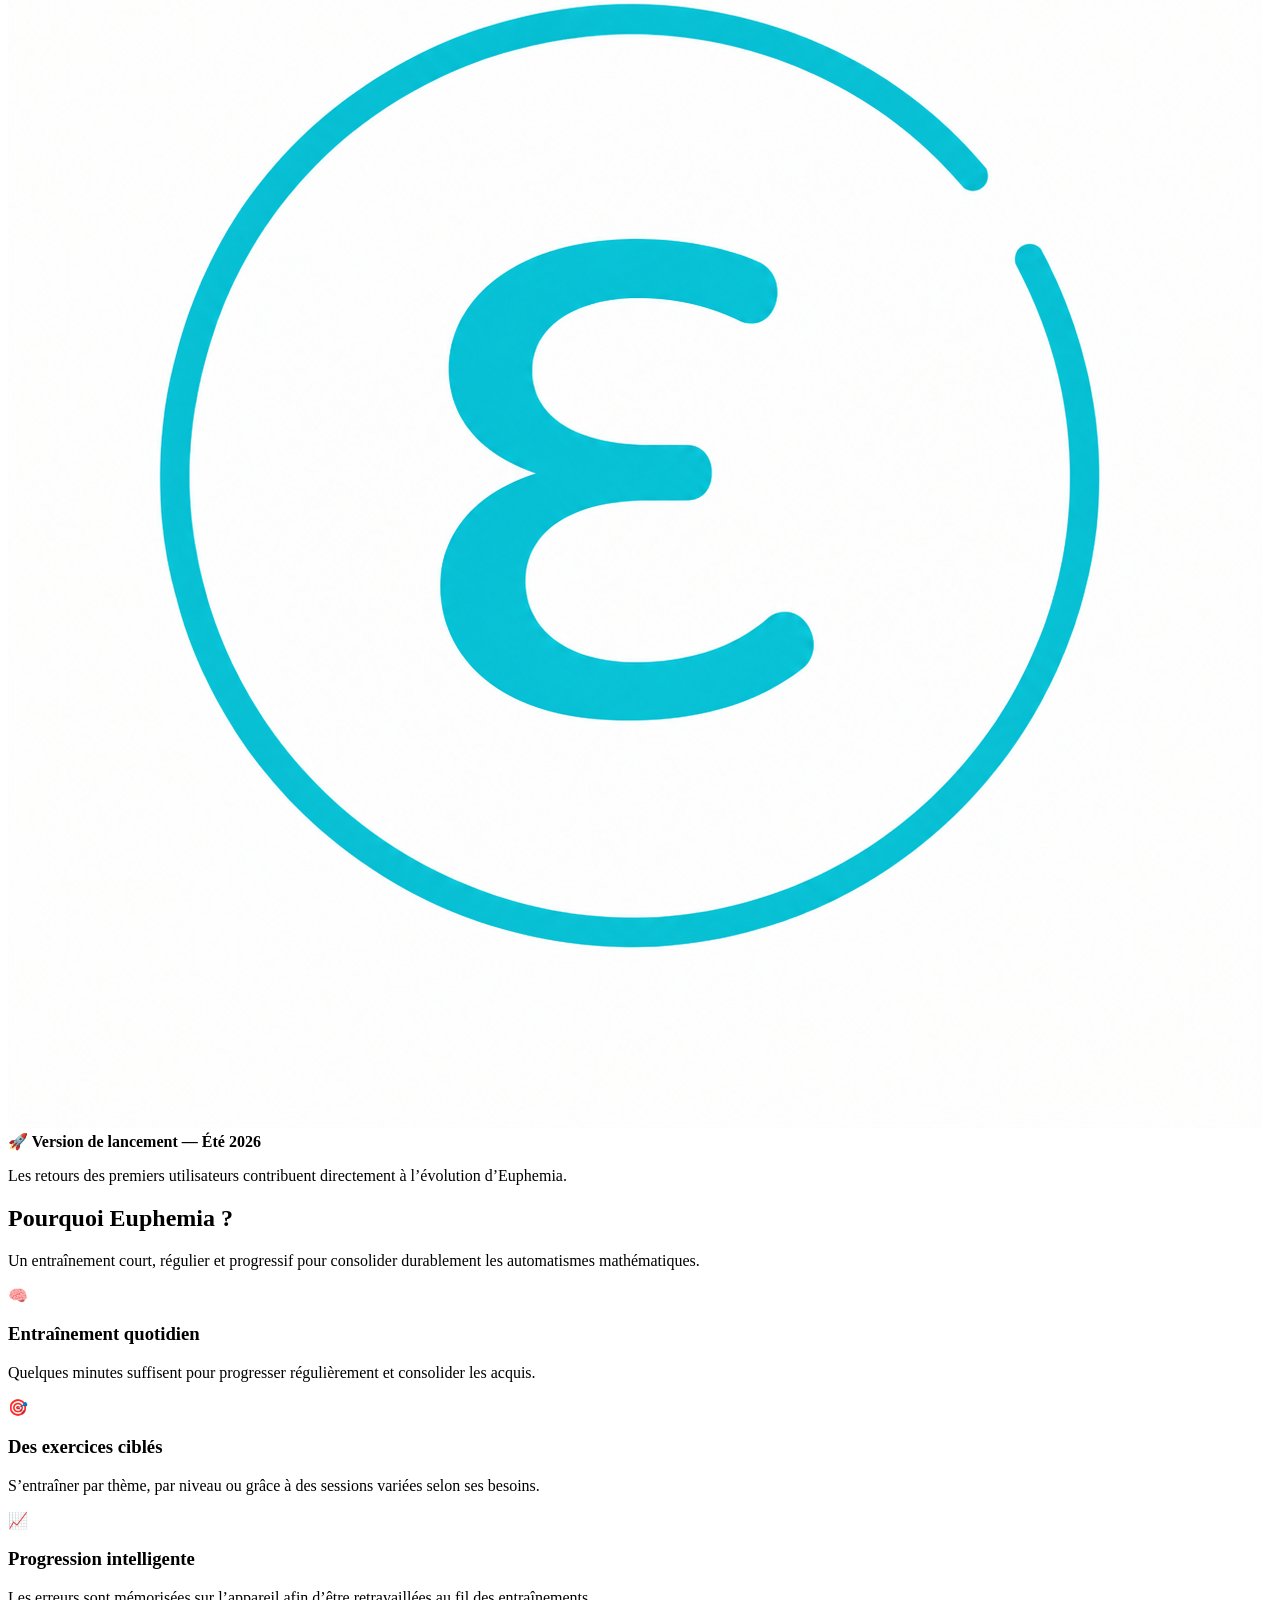
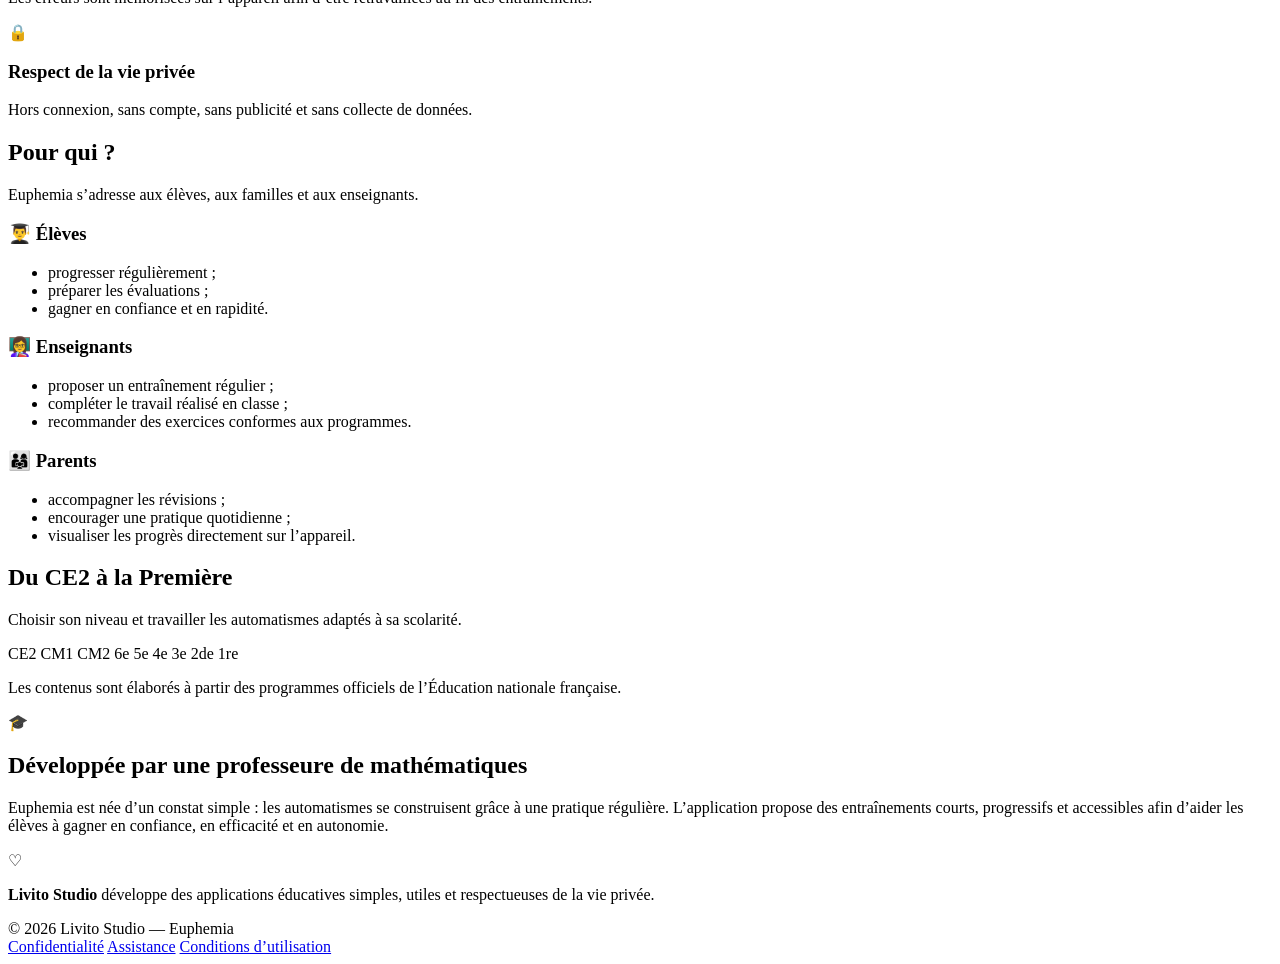
==== commit 21f9068e: "Update index.html Fix studio presentation section" ====
--- a/index.html
+++ b/index.html
@@ -279,31 +279,46 @@
       </div>
     </section>
 
-    <section class="studio-section">
-      <div class="container">
-
-        <div class="studio-card">
-          <h2>Développée par une professeure de mathématiques</h2>
-
-          <p>
-            Euphemia est née d’un constat simple : les automatismes
-            se construisent grâce à une pratique régulière.
-          </p>
-
-          <p>
-            L’application propose des entraînements courts, progressifs
-            et accessibles afin d’aider les élèves à gagner en confiance,
-            en efficacité et en autonomie.
-          </p>
-
-          <p>
-            Livito Studio développe des applications éducatives simples,
-            utiles et respectueuses de la vie privée.
-          </p>
-        </div>
-
-      </div>
-    </section>
+<section class="studio-section">
+  <div class="container">
+
+    <div class="studio-card">
+
+      <div class="studio-icon" aria-hidden="true">
+        🎓
+      </div>
+
+      <div class="studio-copy">
+        <h2>Développée par une professeure de mathématiques</h2>
+
+        <p>
+          Euphemia est née d’un constat simple : les automatismes
+          se construisent grâce à une pratique régulière.
+          L’application propose des entraînements courts, progressifs
+          et accessibles afin d’aider les élèves à gagner en confiance,
+          en efficacité et en autonomie.
+        </p>
+      </div>
+
+      <div class="studio-divider" aria-hidden="true"></div>
+
+      <div class="studio-side">
+
+        <div class="studio-heart" aria-hidden="true">
+          ♡
+        </div>
+
+        <p>
+          <strong>Livito Studio</strong> développe des applications
+          éducatives simples, utiles et respectueuses de la vie privée.
+        </p>
+
+      </div>
+
+    </div>
+
+  </div>
+</section>
 
   </main>
 
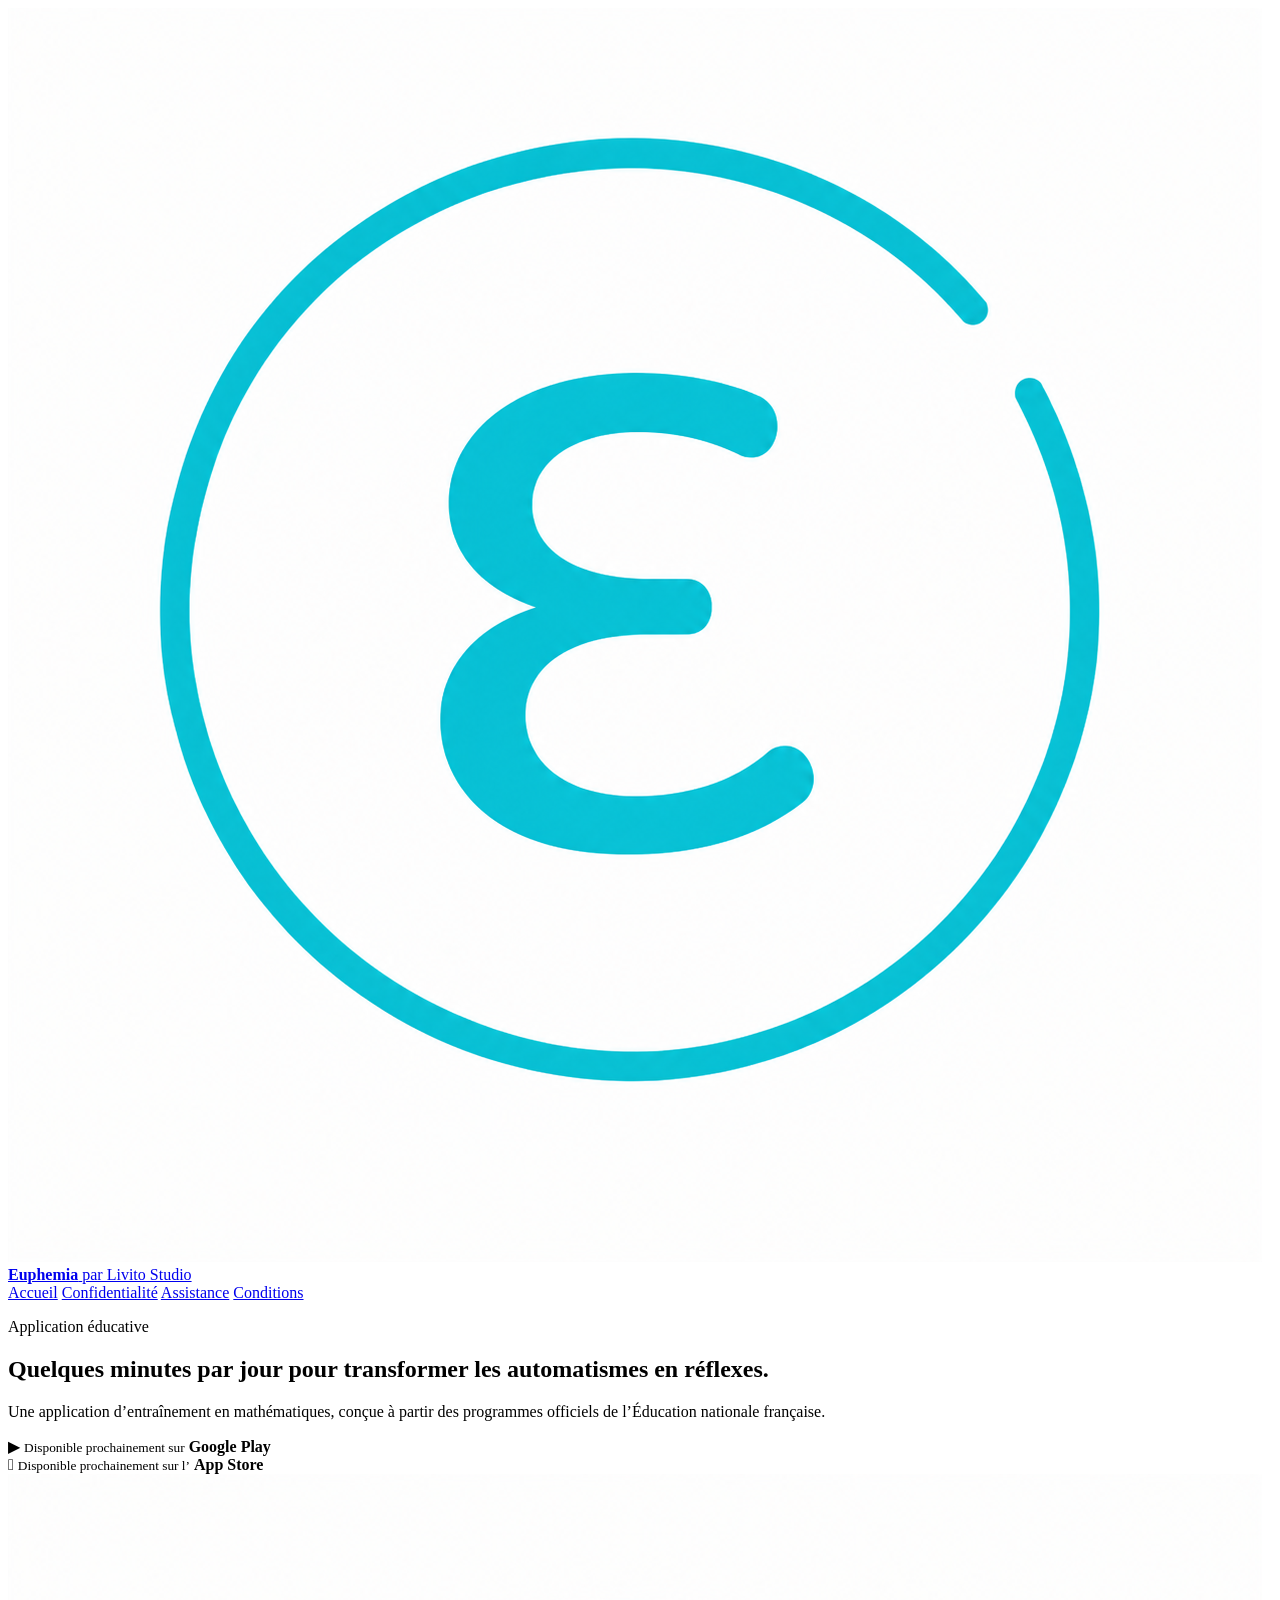
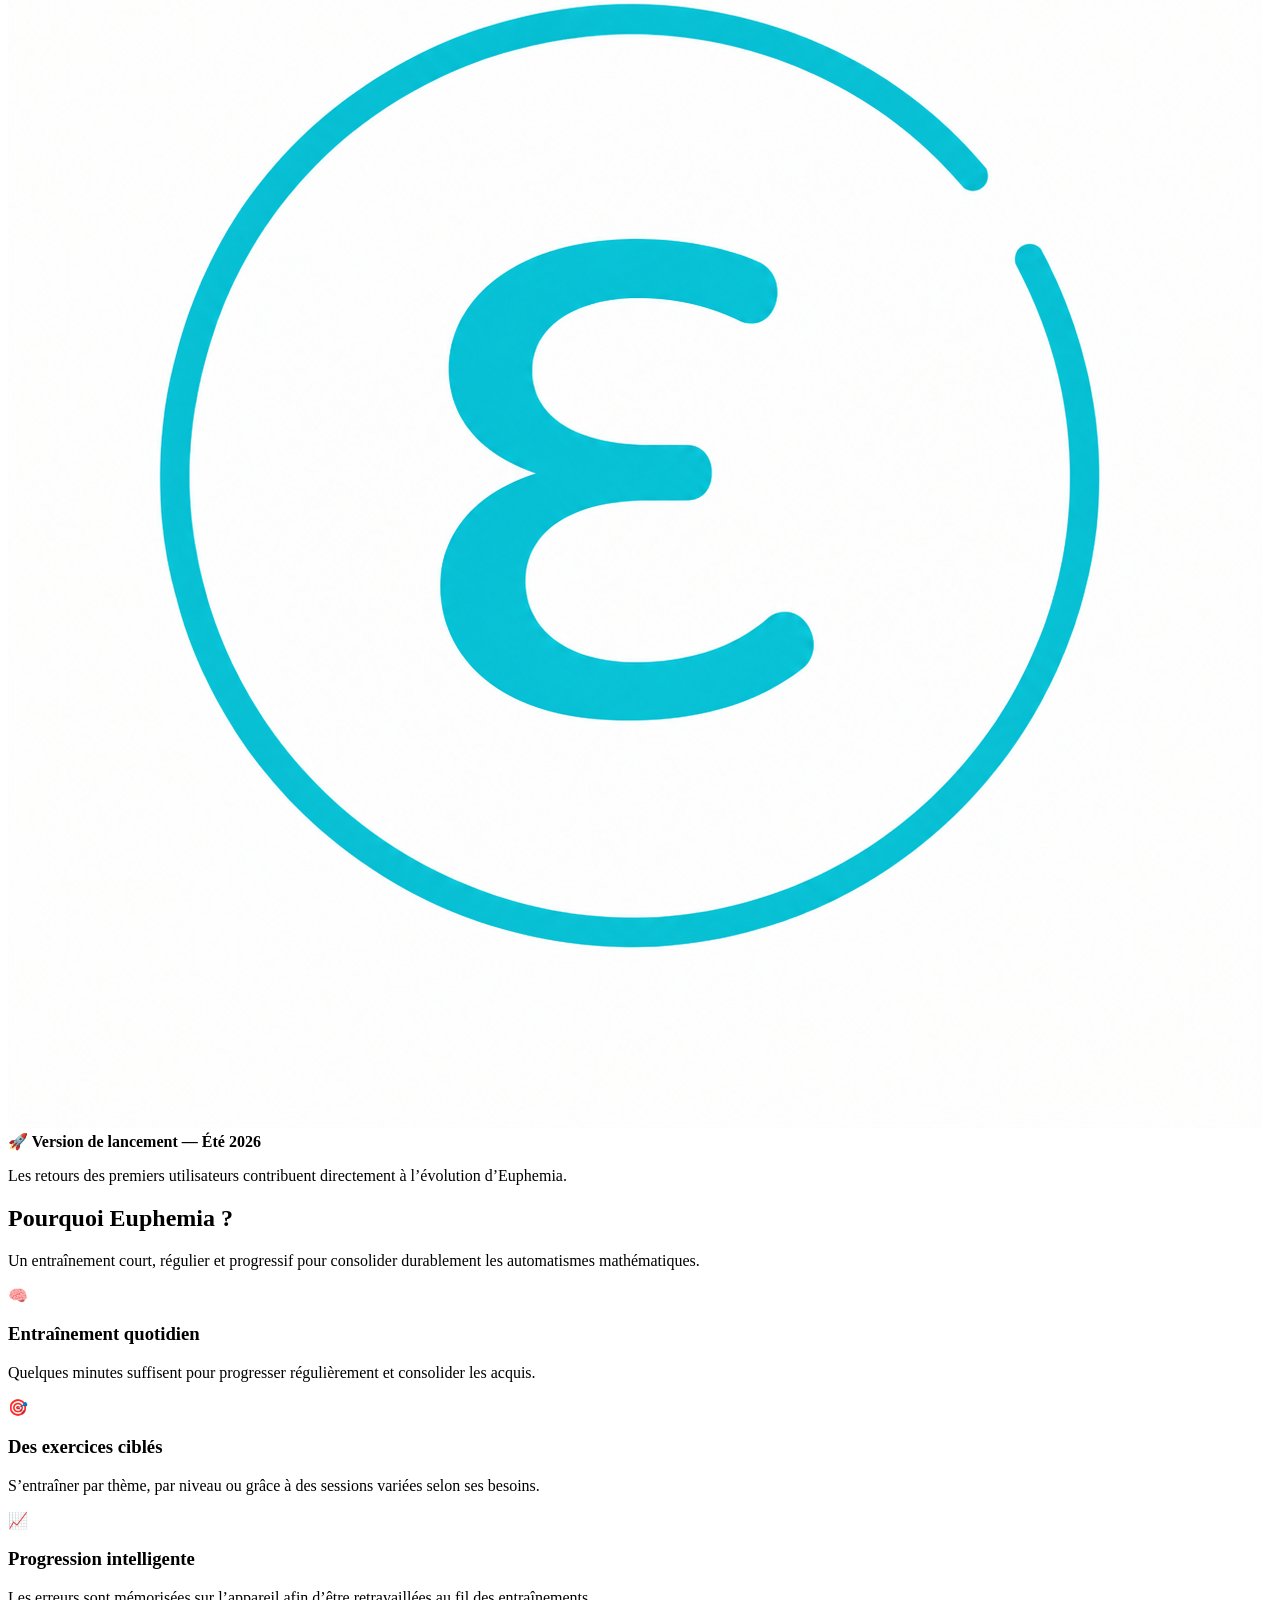
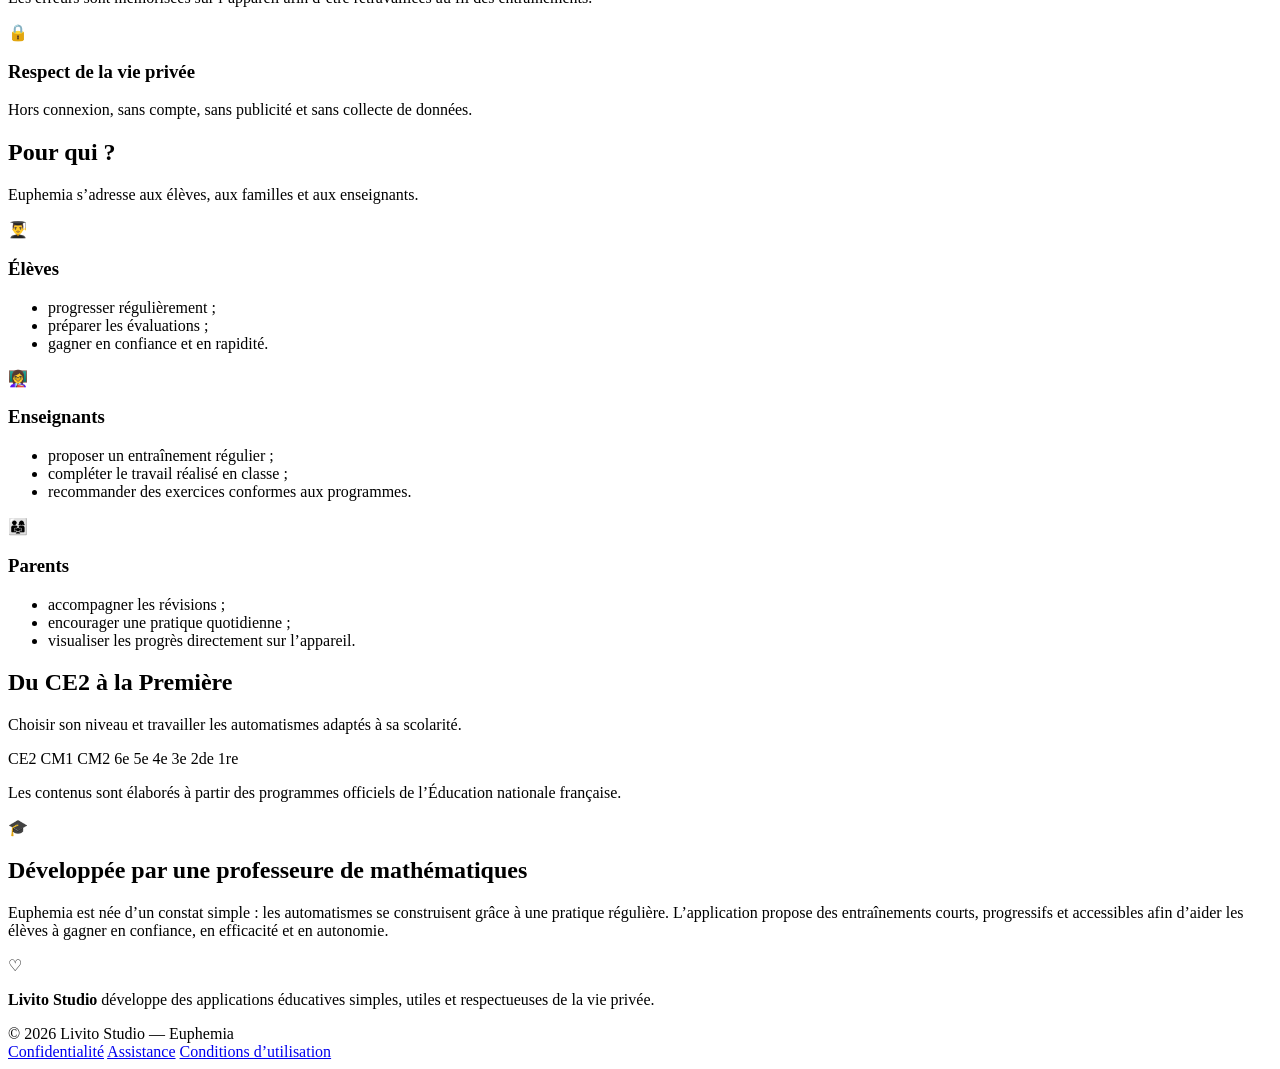
==== commit b9765476: "Update index.html Fix audience cards layout" ====
--- a/index.html
+++ b/index.html
@@ -198,54 +198,77 @@
       </div>
     </section>
 
-    <section class="audience-section">
-      <div class="container">
-
-        <div class="section-heading">
-          <h2>Pour qui ?</h2>
-
-          <p>
-            Euphemia s’adresse aux élèves, aux familles
-            et aux enseignants.
-          </p>
-        </div>
-
-        <div class="audience-grid">
-
-          <article class="audience-card">
-            <h3>👨‍🎓 Élèves</h3>
-
-            <ul>
-              <li>progresser régulièrement ;</li>
-              <li>préparer les évaluations ;</li>
-              <li>gagner en confiance et en rapidité.</li>
-            </ul>
-          </article>
-
-          <article class="audience-card">
-            <h3>👩‍🏫 Enseignants</h3>
-
-            <ul>
-              <li>proposer un entraînement régulier ;</li>
-              <li>compléter le travail réalisé en classe ;</li>
-              <li>recommander des exercices conformes aux programmes.</li>
-            </ul>
-          </article>
-
-          <article class="audience-card">
-            <h3>👨‍👩‍👧 Parents</h3>
-
-            <ul>
-              <li>accompagner les révisions ;</li>
-              <li>encourager une pratique quotidienne ;</li>
-              <li>visualiser les progrès directement sur l’appareil.</li>
-            </ul>
-          </article>
-
-        </div>
-
-      </div>
-    </section>
+   <section class="audience-section">
+  <div class="container">
+
+    <div class="section-heading">
+      <h2>Pour qui ?</h2>
+
+      <p>
+        Euphemia s’adresse aux élèves, aux familles et aux enseignants.
+      </p>
+    </div>
+
+    <div class="audience-grid">
+
+      <article class="audience-card audience-students">
+
+        <div class="audience-icon" aria-hidden="true">
+          👨‍🎓
+        </div>
+
+        <div>
+          <h3>Élèves</h3>
+
+          <ul>
+            <li>progresser régulièrement ;</li>
+            <li>préparer les évaluations ;</li>
+            <li>gagner en confiance et en rapidité.</li>
+          </ul>
+        </div>
+
+      </article>
+
+      <article class="audience-card audience-teachers">
+
+        <div class="audience-icon" aria-hidden="true">
+          👩‍🏫
+        </div>
+
+        <div>
+          <h3>Enseignants</h3>
+
+          <ul>
+            <li>proposer un entraînement régulier ;</li>
+            <li>compléter le travail réalisé en classe ;</li>
+            <li>recommander des exercices conformes aux programmes.</li>
+          </ul>
+        </div>
+
+      </article>
+
+      <article class="audience-card audience-parents">
+
+        <div class="audience-icon" aria-hidden="true">
+          👨‍👩‍👧
+        </div>
+
+        <div>
+          <h3>Parents</h3>
+
+          <ul>
+            <li>accompagner les révisions ;</li>
+            <li>encourager une pratique quotidienne ;</li>
+            <li>visualiser les progrès directement sur l’appareil.</li>
+          </ul>
+        </div>
+
+      </article>
+
+    </div>
+
+  </div>
+</section>
 
     <section class="levels-section">
       <div class="container">
